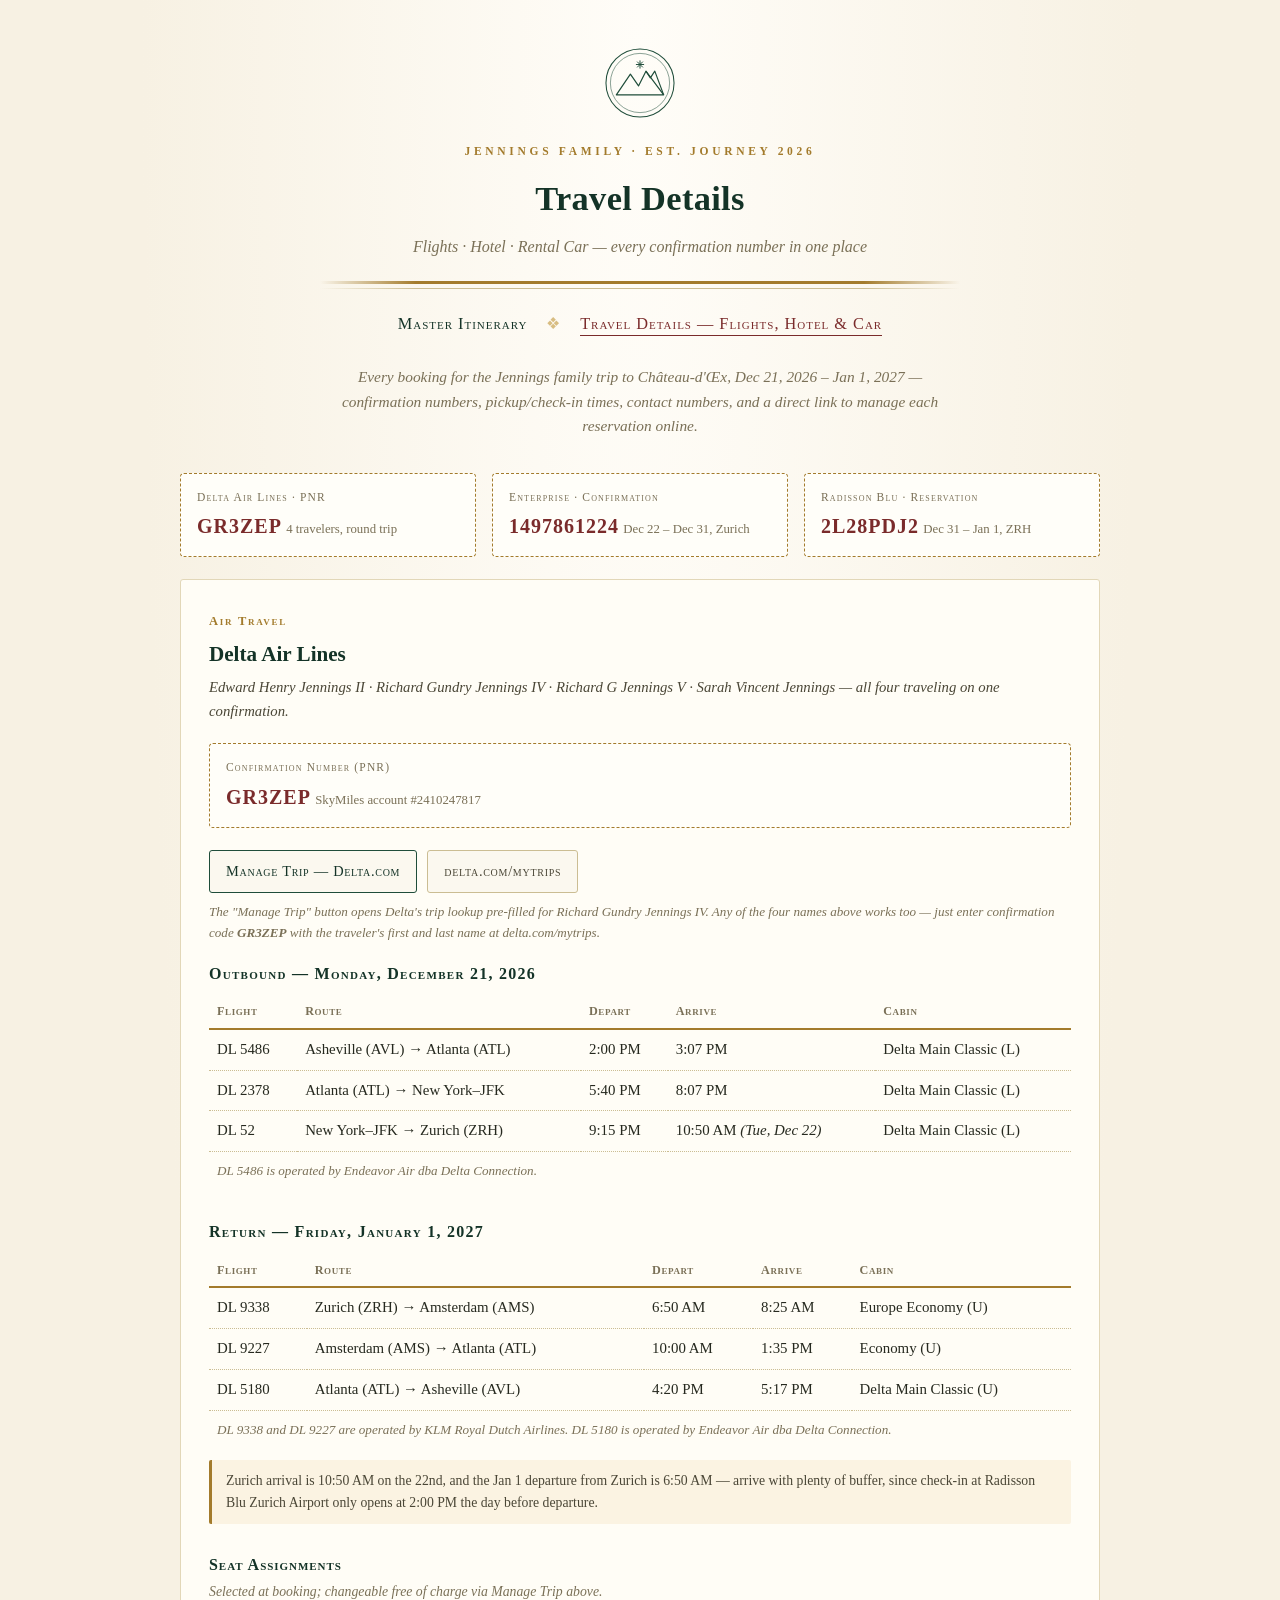
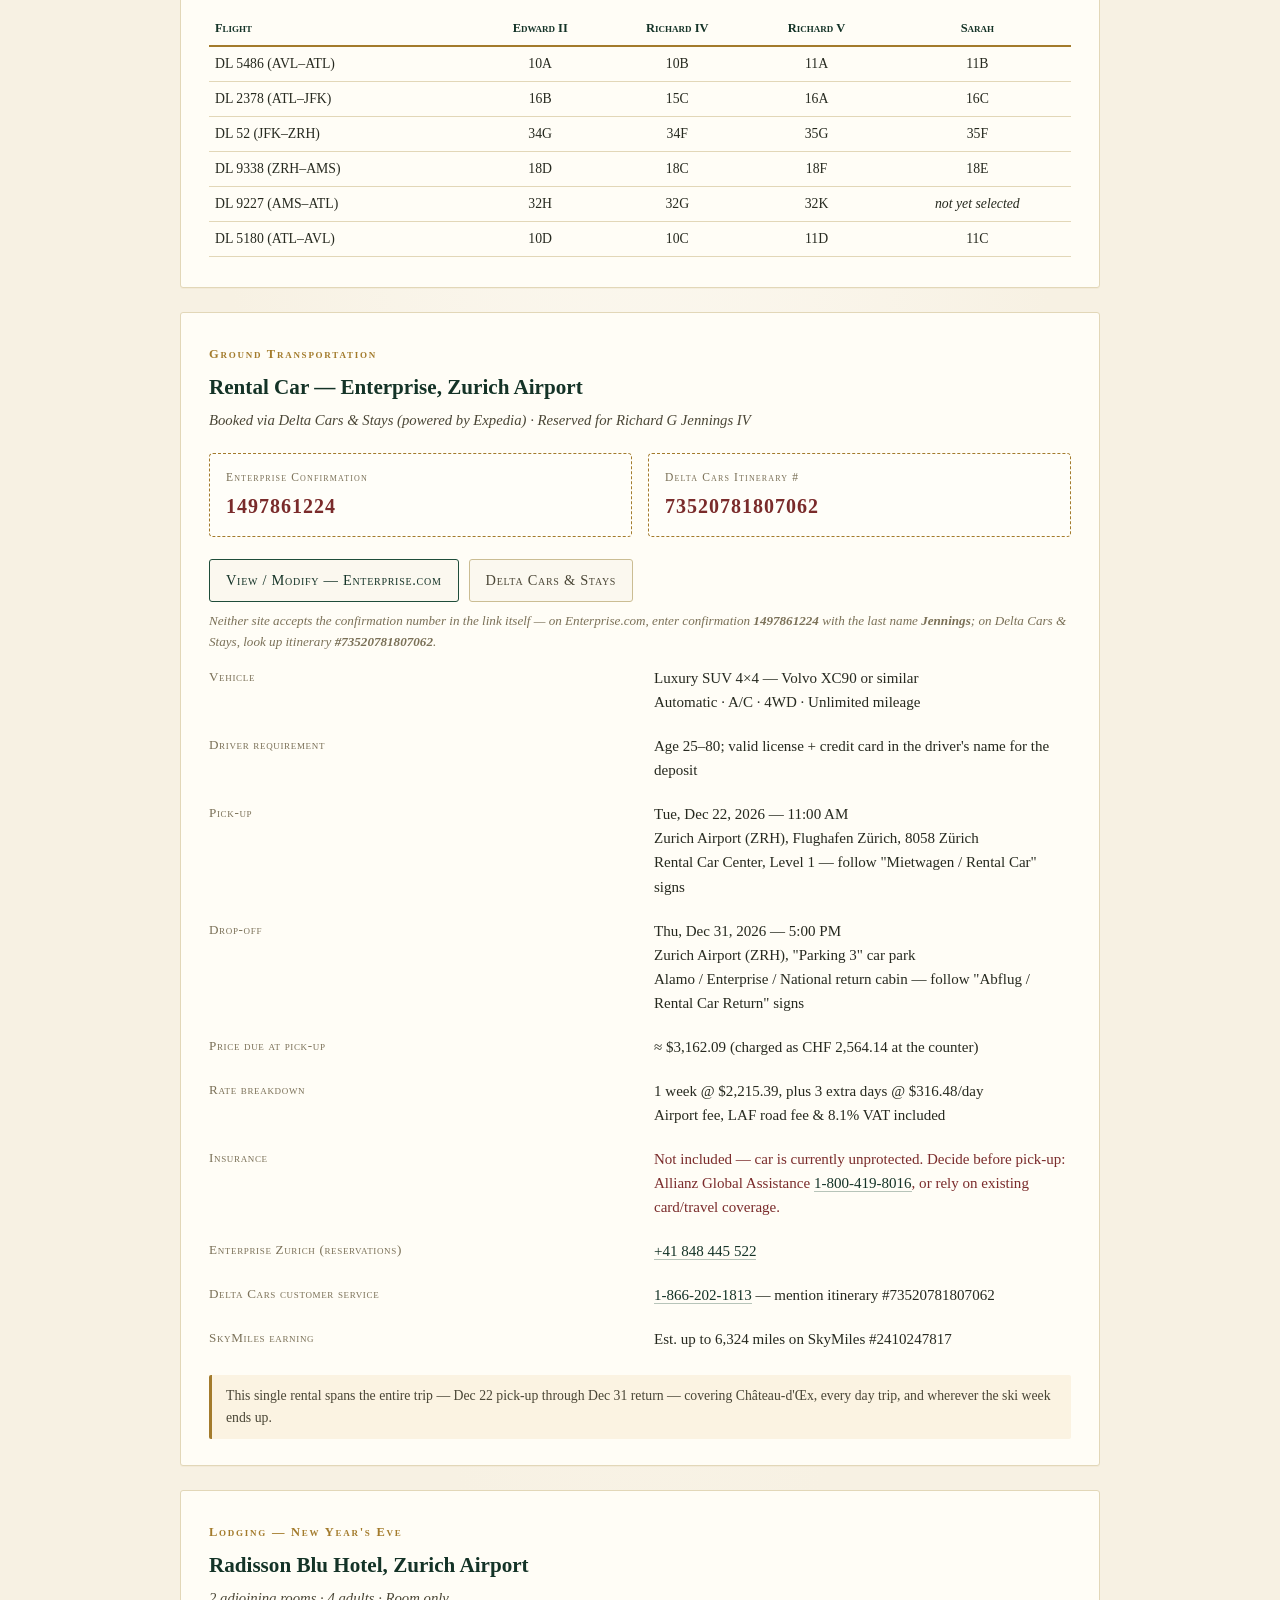
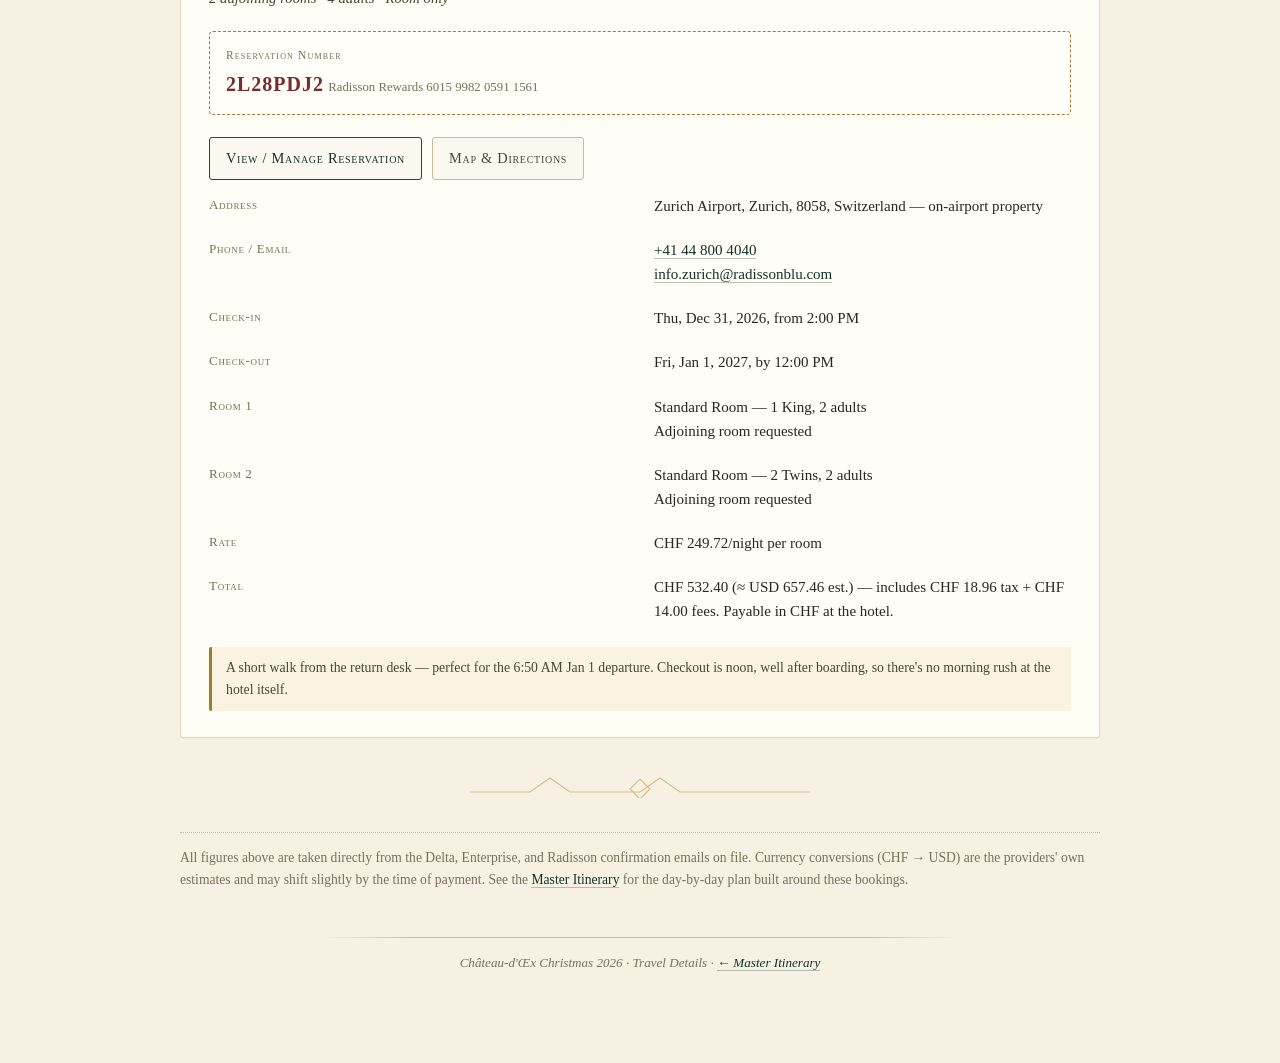
==== details.html @ 7d4f0815 "Add travel details page; formal redesign with shared stylesheet" ====
<!DOCTYPE html>
<html lang="en">
<head>
<meta charset="UTF-8">
<meta name="viewport" content="width=device-width, initial-scale=1.0">
<title>Travel Details — Château-d'Œx Christmas 2026</title>
<link rel="stylesheet" href="style.css">
</head>
<body>
<div class="wrap">

<header class="masthead">
  <svg class="crest" viewBox="0 0 100 100" fill="none" xmlns="http://www.w3.org/2000/svg" aria-hidden="true">
    <circle cx="50" cy="50" r="46" stroke="currentColor" stroke-width="1.4"/>
    <circle cx="50" cy="50" r="40" stroke="currentColor" stroke-width="0.7"/>
    <path d="M18 66 L37 38 L48 54 L58 34 L82 66 Z" stroke="currentColor" stroke-width="1.6" stroke-linejoin="round" fill="none"/>
    <path d="M58 34 L64 43 L70 34 L82 66" stroke="currentColor" stroke-width="1.6" stroke-linejoin="round" fill="none"/>
    <path d="M50 20 L50 30 M45 25 L55 25 M46.5 21.5 L53.5 28.5 M53.5 21.5 L46.5 28.5" stroke="currentColor" stroke-width="1.3" stroke-linecap="round"/>
  </svg>
  <span class="kicker">Jennings Family · Est. Journey 2026</span>
  <h1>Travel Details</h1>
  <p class="subtitle">Flights · Hotel · Rental Car — every confirmation number in one place</p>
  <hr class="rule">
  <hr class="rule thin">
  <nav class="pagelinks">
    <a href="index.html">Master Itinerary</a>
    <span class="sep">❖</span>
    <a class="current" href="details.html">Travel Details — Flights, Hotel &amp; Car</a>
  </nav>
</header>

<p class="detail-intro">Every booking for the Jennings family trip to Château-d'Œx, Dec 21, 2026 – Jan 1, 2027 — confirmation numbers, pickup/check-in times, contact numbers, and a direct link to manage each reservation online.</p>

<div class="stub-row">
  <a class="stub" href="#flights" style="text-decoration:none;">
    <span class="stub-label">Delta Air Lines · PNR</span>
    <span class="stub-code">GR3ZEP</span>
    <span class="stub-sub">4 travelers, round trip</span>
  </a>
  <a class="stub" href="#car" style="text-decoration:none;">
    <span class="stub-label">Enterprise · Confirmation</span>
    <span class="stub-code">1497861224</span>
    <span class="stub-sub">Dec 22 – Dec 31, Zurich</span>
  </a>
  <a class="stub" href="#hotel" style="text-decoration:none;">
    <span class="stub-label">Radisson Blu · Reservation</span>
    <span class="stub-code">2L28PDJ2</span>
    <span class="stub-sub">Dec 31 – Jan 1, ZRH</span>
  </a>
</div>

<!-- ================= FLIGHTS ================= -->
<section class="panel" id="flights">
  <span class="eyebrow">Air Travel</span>
  <h2 class="section-title">Delta Air Lines</h2>
  <p class="traveler-list">Edward Henry Jennings II · Richard Gundry Jennings IV · Richard G Jennings V · Sarah Vincent Jennings — all four traveling on one confirmation.</p>

  <div class="stub-row" style="margin-top:4px;">
    <div class="stub">
      <span class="stub-label">Confirmation Number (PNR)</span>
      <span class="stub-code">GR3ZEP</span>
      <span class="stub-sub">SkyMiles account #2410247817</span>
    </div>
  </div>

  <div class="cta-row">
    <a class="cta" href="https://www.delta.com/my-trips/search?confirmationNo=GR3ZEP&firstName=RICHARD%20GUNDRY&lastName=JENNINGS" target="_blank">Manage Trip — Delta.com</a>
    <a class="cta secondary" href="https://www.delta.com/mytrips" target="_blank">delta.com/mytrips</a>
  </div>
  <p class="manual-note">The "Manage Trip" button opens Delta's trip lookup pre-filled for Richard Gundry Jennings IV. Any of the four names above works too — just enter confirmation code <strong>GR3ZEP</strong> with the traveler's first and last name at delta.com/mytrips.</p>

  <table class="legs">
    <caption>Outbound — Monday, December 21, 2026</caption>
    <tr><th>Flight</th><th>Route</th><th>Depart</th><th>Arrive</th><th>Cabin</th></tr>
    <tr><td>DL 5486</td><td>Asheville (AVL) → Atlanta (ATL)</td><td>2:00 PM</td><td>3:07 PM</td><td>Delta Main Classic (L)</td></tr>
    <tr><td>DL 2378</td><td>Atlanta (ATL) → New York–JFK</td><td>5:40 PM</td><td>8:07 PM</td><td>Delta Main Classic (L)</td></tr>
    <tr><td>DL 52</td><td>New York–JFK → Zurich (ZRH)</td><td>9:15 PM</td><td>10:50 AM <em>(Tue, Dec 22)</em></td><td>Delta Main Classic (L)</td></tr>
    <tr><td colspan="5" class="op-note">DL 5486 is operated by Endeavor Air dba Delta Connection.</td></tr>
  </table>

  <table class="legs" style="margin-top:26px;">
    <caption>Return — Friday, January 1, 2027</caption>
    <tr><th>Flight</th><th>Route</th><th>Depart</th><th>Arrive</th><th>Cabin</th></tr>
    <tr><td>DL 9338</td><td>Zurich (ZRH) → Amsterdam (AMS)</td><td>6:50 AM</td><td>8:25 AM</td><td>Europe Economy (U)</td></tr>
    <tr><td>DL 9227</td><td>Amsterdam (AMS) → Atlanta (ATL)</td><td>10:00 AM</td><td>1:35 PM</td><td>Economy (U)</td></tr>
    <tr><td>DL 5180</td><td>Atlanta (ATL) → Asheville (AVL)</td><td>4:20 PM</td><td>5:17 PM</td><td>Delta Main Classic (U)</td></tr>
    <tr><td colspan="5" class="op-note">DL 9338 and DL 9227 are operated by KLM Royal Dutch Airlines. DL 5180 is operated by Endeavor Air dba Delta Connection.</td></tr>
  </table>

  <div class="flag">Zurich arrival is 10:50 AM on the 22nd, and the Jan 1 departure from Zurich is 6:50 AM — arrive with plenty of buffer, since check-in at Radisson Blu Zurich Airport only opens at 2:00 PM the day before departure.</div>

  <h3 style="font-variant:small-caps;letter-spacing:0.06em;color:var(--pine-deep);margin:28px 0 4px;font-size:1rem;">Seat Assignments</h3>
  <p style="font-size:0.86rem;color:var(--sub);margin:0 0 6px;font-style:italic;">Selected at booking; changeable free of charge via Manage Trip above.</p>
  <table class="seatmap">
    <tr><th>Flight</th><th>Edward II</th><th>Richard IV</th><th>Richard V</th><th>Sarah</th></tr>
    <tr><td>DL 5486 (AVL–ATL)</td><td>10A</td><td>10B</td><td>11A</td><td>11B</td></tr>
    <tr><td>DL 2378 (ATL–JFK)</td><td>16B</td><td>15C</td><td>16A</td><td>16C</td></tr>
    <tr><td>DL 52 (JFK–ZRH)</td><td>34G</td><td>34F</td><td>35G</td><td>35F</td></tr>
    <tr><td>DL 9338 (ZRH–AMS)</td><td>18D</td><td>18C</td><td>18F</td><td>18E</td></tr>
    <tr><td>DL 9227 (AMS–ATL)</td><td>32H</td><td>32G</td><td>32K</td><td><em>not yet selected</em></td></tr>
    <tr><td>DL 5180 (ATL–AVL)</td><td>10D</td><td>10C</td><td>11D</td><td>11C</td></tr>
  </table>
</section>

<!-- ================= RENTAL CAR ================= -->
<section class="panel" id="car">
  <span class="eyebrow">Ground Transportation</span>
  <h2 class="section-title">Rental Car — Enterprise, Zurich Airport</h2>
  <p class="traveler-list">Booked via Delta Cars &amp; Stays (powered by Expedia) · Reserved for Richard G Jennings IV</p>

  <div class="stub-row" style="margin-top:4px;">
    <div class="stub">
      <span class="stub-label">Enterprise Confirmation</span>
      <span class="stub-code">1497861224</span>
    </div>
    <div class="stub">
      <span class="stub-label">Delta Cars Itinerary #</span>
      <span class="stub-code">73520781807062</span>
    </div>
  </div>

  <div class="cta-row">
    <a class="cta" href="https://www.enterprise.com/en/reserve/view-modify-cancel.html" target="_blank">View / Modify — Enterprise.com</a>
    <a class="cta secondary" href="https://carsandstays.delta.com" target="_blank">Delta Cars &amp; Stays</a>
  </div>
  <p class="manual-note">Neither site accepts the confirmation number in the link itself — on Enterprise.com, enter confirmation <strong>1497861224</strong> with the last name <strong>Jennings</strong>; on Delta Cars &amp; Stays, look up itinerary <strong>#73520781807062</strong>.</p>

  <dl class="detail-grid">
    <dt>Vehicle</dt><dd>Luxury SUV 4×4 — Volvo XC90 or similar<br>Automatic · A/C · 4WD · Unlimited mileage</dd>
    <dt>Driver requirement</dt><dd>Age 25–80; valid license + credit card in the driver's name for the deposit</dd>

    <dt>Pick-up</dt><dd>Tue, Dec 22, 2026 — 11:00 AM<br>Zurich Airport (ZRH), Flughafen Zürich, 8058 Zürich<br>Rental Car Center, Level 1 — follow "Mietwagen / Rental Car" signs</dd>
    <dt>Drop-off</dt><dd>Thu, Dec 31, 2026 — 5:00 PM<br>Zurich Airport (ZRH), "Parking 3" car park<br>Alamo / Enterprise / National return cabin — follow "Abflug / Rental Car Return" signs</dd>

    <dt>Price due at pick-up</dt><dd>≈ $3,162.09 (charged as CHF 2,564.14 at the counter)</dd>
    <dt>Rate breakdown</dt><dd>1 week @ $2,215.39, plus 3 extra days @ $316.48/day<br>Airport fee, LAF road fee &amp; 8.1% VAT included</dd>

    <dt>Insurance</dt><dd style="color:var(--wine);">Not included — car is currently unprotected. Decide before pick-up: Allianz Global Assistance <a href="tel:+18004198016">1-800-419-8016</a>, or rely on existing card/travel coverage.</dd>
    <dt>Enterprise Zurich (reservations)</dt><dd><a href="tel:+41848445522">+41 848 445 522</a></dd>

    <dt>Delta Cars customer service</dt><dd><a href="tel:+18662021813">1-866-202-1813</a> — mention itinerary #73520781807062</dd>
    <dt>SkyMiles earning</dt><dd>Est. up to 6,324 miles on SkyMiles #2410247817</dd>
  </dl>

  <div class="flag">This single rental spans the entire trip — Dec 22 pick-up through Dec 31 return — covering Château-d'Œx, every day trip, and wherever the ski week ends up.</div>
</section>

<!-- ================= HOTEL ================= -->
<section class="panel" id="hotel">
  <span class="eyebrow">Lodging — New Year's Eve</span>
  <h2 class="section-title">Radisson Blu Hotel, Zurich Airport</h2>
  <p class="traveler-list">2 adjoining rooms · 4 adults · Room only</p>

  <div class="stub-row" style="margin-top:4px;">
    <div class="stub">
      <span class="stub-label">Reservation Number</span>
      <span class="stub-code">2L28PDJ2</span>
      <span class="stub-sub">Radisson Rewards 6015 9982 0591 1561</span>
    </div>
  </div>

  <div class="cta-row">
    <a class="cta" href="https://www.radissonhotels.com/en-us/booking/confirmation?bookingId=717a52c4-7590-4bfc-8ad3-eecccdba5a98&rewardsEnroll=true" target="_blank">View / Manage Reservation</a>
    <a class="cta secondary" href="https://www.google.com/maps/search/?api=1&query=Radisson+Blu+Hotel+Zurich+Airport" target="_blank">Map &amp; Directions</a>
  </div>

  <dl class="detail-grid">
    <dt>Address</dt><dd>Zurich Airport, Zurich, 8058, Switzerland — on-airport property</dd>
    <dt>Phone / Email</dt><dd><a href="tel:+41448004040">+41 44 800 4040</a><br><a href="mailto:info.zurich@radissonblu.com">info.zurich@radissonblu.com</a></dd>

    <dt>Check-in</dt><dd>Thu, Dec 31, 2026, from 2:00 PM</dd>
    <dt>Check-out</dt><dd>Fri, Jan 1, 2027, by 12:00 PM</dd>

    <dt>Room 1</dt><dd>Standard Room — 1 King, 2 adults<br>Adjoining room requested</dd>
    <dt>Room 2</dt><dd>Standard Room — 2 Twins, 2 adults<br>Adjoining room requested</dd>

    <dt>Rate</dt><dd>CHF 249.72/night per room</dd>
    <dt>Total</dt><dd>CHF 532.40 (≈ USD 657.46 est.) — includes CHF 18.96 tax + CHF 14.00 fees. Payable in CHF at the hotel.</dd>
  </dl>

  <div class="flag">A short walk from the return desk — perfect for the 6:50 AM Jan 1 departure. Checkout is noon, well after boarding, so there's no morning rush at the hotel itself.</div>
</section>

<svg class="divider-motif" viewBox="0 0 340 26" fill="none" xmlns="http://www.w3.org/2000/svg" aria-hidden="true">
  <path d="M0 20 L60 20 L80 6 L100 20 L150 20 L170 20 L190 6 L210 20 L280 20 L340 20" stroke="currentColor" stroke-width="1.2"/>
  <rect x="163" y="10" width="14" height="14" transform="rotate(45 170 17)" fill="none" stroke="currentColor" stroke-width="1.2"/>
</svg>

<div class="caveat">
All figures above are taken directly from the Delta, Enterprise, and Radisson confirmation emails on file. Currency conversions (CHF → USD) are the providers' own estimates and may shift slightly by the time of payment. See the <a href="index.html">Master Itinerary</a> for the day-by-day plan built around these bookings.
</div>

<footer class="pagefoot">
<hr class="rule thin">
Château-d'Œx Christmas 2026 · Travel Details · <a href="index.html">← Master Itinerary</a>
</footer>

</div>
</body>
</html>
---- style.css ----
/* ============================================================
   Château-d'Œx Christmas 2026 — shared stylesheet
   A formal, letterhead-style treatment for the itinerary
   and travel-details pages.
   ============================================================ */

:root {
  --paper:       #f7f1e3;
  --paper-deep:  #efe6cd;
  --card:        #fffdf6;
  --ink:         #26291f;
  --ink-soft:    #4a4636;
  --sub:         #7a7057;
  --pine:        #1f4d3a;
  --pine-deep:   #143327;
  --gold:        #a37b2c;
  --gold-soft:   #d8bd82;
  --rule:        #cbbd93;
  --line:        #e2d7b8;
  --wine:        #7a2b2b;
}

* { box-sizing: border-box; }

html { scroll-behavior: smooth; }

body {
  margin: 0;
  padding: 0 18px 90px;
  background:
    radial-gradient(ellipse at top, #fffdf8 0%, var(--paper) 55%),
    var(--paper);
  color: var(--ink);
  font-family: "Times New Roman", Times, "Liberation Serif", Georgia, serif;
  line-height: 1.6;
  font-size: 17px;
}

.wrap { max-width: 920px; margin: 0 auto; }

/* ---------------- Masthead ---------------- */

.masthead {
  padding: 46px 0 22px;
  text-align: center;
}

.crest {
  width: 74px;
  height: 74px;
  margin: 0 auto 14px;
  color: var(--pine);
}

.masthead .kicker {
  display: block;
  font-size: 0.72rem;
  letter-spacing: 0.32em;
  text-transform: uppercase;
  color: var(--gold);
  font-weight: bold;
  margin-bottom: 10px;
}

.masthead h1 {
  font-size: 2.15rem;
  font-weight: bold;
  margin: 0 0 8px;
  letter-spacing: 0.01em;
  color: var(--pine-deep);
}

.masthead .subtitle {
  color: var(--sub);
  font-style: italic;
  font-size: 1rem;
  margin: 0 0 22px;
}

.rule {
  border: none;
  height: 3px;
  margin: 0 auto 4px;
  max-width: 640px;
  background: linear-gradient(to right, transparent, var(--gold) 15%, var(--gold) 85%, transparent);
}
.rule.thin {
  height: 1px;
  background: linear-gradient(to right, transparent, var(--rule) 15%, var(--rule) 85%, transparent);
  margin-top: 4px;
  margin-bottom: 22px;
}

nav.pagelinks {
  text-align: center;
  font-variant: small-caps;
  letter-spacing: 0.06em;
  font-size: 1.02rem;
  margin-bottom: 6px;
}
nav.pagelinks a {
  color: var(--pine-deep);
  text-decoration: none;
  border-bottom: 1px solid transparent;
  padding-bottom: 2px;
}
nav.pagelinks a:hover { border-bottom-color: var(--gold); }
nav.pagelinks a.current {
  color: var(--wine);
  border-bottom: 1px solid var(--wine);
}
nav.pagelinks .sep {
  color: var(--gold-soft);
  margin: 0 14px;
}

/* ---------------- Generic content blocks ---------------- */

.note {
  background: var(--card);
  border: 1px solid var(--line);
  border-left: 4px solid var(--pine);
  padding: 14px 18px;
  border-radius: 2px;
  font-size: 0.93rem;
  margin: 22px 0;
  color: var(--ink-soft);
}
.note a { color: var(--pine-deep); }

.flag {
  font-size: 0.86rem;
  background: #fbf3e2;
  border-left: 3px solid var(--gold);
  padding: 10px 14px;
  border-radius: 2px;
  margin-top: 12px;
  color: var(--ink-soft);
}

.caveat {
  font-size: 0.85rem;
  color: var(--sub);
  margin-top: 14px;
  border-top: 1px dotted var(--rule);
  padding-top: 14px;
}

section.panel, .day {
  background: var(--card);
  border: 1px solid var(--line);
  border-radius: 3px;
  padding: 26px 28px;
  margin-bottom: 24px;
  box-shadow: 0 1px 0 rgba(163, 123, 44, 0.06);
}

h2.section-title, .day h2 {
  margin: 0 0 4px;
  font-size: 1.32rem;
  color: var(--pine-deep);
  font-weight: bold;
}

.eyebrow {
  display: inline-block;
  font-variant: small-caps;
  letter-spacing: 0.14em;
  font-size: 0.78rem;
  color: var(--gold);
  font-weight: bold;
  margin-bottom: 6px;
}

.daymeta { color: var(--sub); font-style: italic; font-size: 0.92rem; margin-bottom: 16px; }

table.sched { width: 100%; border-collapse: collapse; font-size: 0.95rem; }
table.sched td { padding: 8px 10px; vertical-align: top; border-bottom: 1px dotted var(--rule); }
table.sched tr:last-child td { border-bottom: none; }
table.sched td:first-child { white-space: nowrap; color: var(--pine-deep); font-weight: bold; width: 112px; }

a { color: var(--pine-deep); text-decoration: none; border-bottom: 1px solid rgba(31, 77, 58, 0.32); }
a:hover { border-bottom-color: var(--pine); }

.map { font-size: 0.8rem; }
.map::before { content: "\2022 "; color: var(--gold); font-weight: bold; }

footer.pagefoot {
  text-align: center;
  color: var(--sub);
  font-size: 0.82rem;
  margin-top: 46px;
  font-style: italic;
}
footer.pagefoot .rule.thin { margin-bottom: 14px; }

/* ---------------- At-a-glance table ---------------- */

.glance table { width: 100%; border-collapse: collapse; font-size: 0.88rem; margin: 18px 0 32px; }
.glance th, .glance td { text-align: left; padding: 8px 9px; border-bottom: 1px solid var(--line); }
.glance th {
  color: var(--pine-deep);
  font-weight: bold;
  text-transform: uppercase;
  font-variant: small-caps;
  font-size: 0.78rem;
  letter-spacing: 0.06em;
  border-bottom: 2px solid var(--gold);
}
.glance tr:hover td { background: #fbf6e8; }

/* ---------------- Map ---------------- */

.map-section { margin: 30px 0 38px; }
.map-section h2 { font-size: 1.2rem; color: var(--pine-deep); margin: 0 0 8px; }
.map-section p { font-size: 0.9rem; color: var(--sub); margin: 0 0 12px; font-style: italic; }
#itinerary-map {
  height: 480px;
  width: 100%;
  border-radius: 3px;
  border: 1px solid var(--line);
  z-index: 1;
}
.leaflet-popup-content {
  font-family: "Times New Roman", Times, Georgia, serif;
  font-size: 0.92rem;
  line-height: 1.4;
}
.leaflet-popup-content strong { color: var(--pine-deep); }

/* ================================================================
   Travel-details page specific styling
   ================================================================ */

.detail-intro {
  text-align: center;
  color: var(--sub);
  font-style: italic;
  max-width: 620px;
  margin: 0 auto 34px;
  font-size: 0.96rem;
}

.section-icon {
  display: inline-block;
  width: 30px;
  height: 30px;
  vertical-align: -8px;
  margin-right: 10px;
  color: var(--gold);
}

.traveler-list {
  font-size: 0.92rem;
  color: var(--ink-soft);
  margin: 4px 0 20px;
  font-style: italic;
}

/* Ticket-stub confirmation badge */
.stub-row {
  display: flex;
  flex-wrap: wrap;
  gap: 16px;
  margin: 18px 0 22px;
}
.stub {
  position: relative;
  flex: 1 1 220px;
  background: #fffef9;
  border: 1px dashed var(--gold);
  border-radius: 4px;
  padding: 14px 16px;
}
.stub .stub-label {
  font-variant: small-caps;
  letter-spacing: 0.1em;
  font-size: 0.72rem;
  color: var(--sub);
  display: block;
  margin-bottom: 4px;
}
.stub .stub-code {
  font-size: 1.25rem;
  font-weight: bold;
  color: var(--wine);
  letter-spacing: 0.05em;
}
.stub .stub-sub { font-size: 0.8rem; color: var(--sub); margin-top: 4px; }

/* Flight leg table */
table.legs { width: 100%; border-collapse: collapse; font-size: 0.93rem; margin: 14px 0 6px; }
table.legs caption {
  text-align: left;
  font-variant: small-caps;
  letter-spacing: 0.08em;
  color: var(--pine-deep);
  font-weight: bold;
  font-size: 1rem;
  padding: 4px 0 10px;
}
table.legs th {
  text-align: left;
  font-variant: small-caps;
  letter-spacing: 0.05em;
  font-size: 0.76rem;
  color: var(--sub);
  border-bottom: 2px solid var(--gold);
  padding: 6px 8px;
}
table.legs td { padding: 8px 8px; border-bottom: 1px dotted var(--rule); vertical-align: top; }
table.legs tr:last-child td { border-bottom: none; }
table.legs td.op-note { font-style: italic; color: var(--sub); font-size: 0.82rem; }

table.seatmap { width: 100%; border-collapse: collapse; font-size: 0.86rem; margin: 10px 0 4px; }
table.seatmap th, table.seatmap td {
  text-align: center;
  padding: 6px 6px;
  border-bottom: 1px solid var(--line);
}
table.seatmap th {
  font-variant: small-caps;
  color: var(--pine-deep);
  font-size: 0.78rem;
  border-bottom: 2px solid var(--gold);
}
table.seatmap td:first-child, table.seatmap th:first-child { text-align: left; }

.detail-grid {
  display: grid;
  grid-template-columns: 1fr 1fr;
  gap: 10px 28px;
  font-size: 0.94rem;
  margin: 14px 0;
}
.detail-grid dt {
  font-variant: small-caps;
  letter-spacing: 0.05em;
  color: var(--sub);
  font-size: 0.82rem;
  margin-bottom: 1px;
}
.detail-grid dd { margin: 0 0 10px; color: var(--ink); }

.cta-row {
  display: flex;
  flex-wrap: wrap;
  gap: 10px;
  margin: 18px 0 6px;
}
.cta {
  display: inline-block;
  border: 1px solid var(--pine);
  color: var(--pine-deep) !important;
  border-radius: 3px;
  padding: 9px 16px;
  font-variant: small-caps;
  letter-spacing: 0.05em;
  font-size: 0.9rem;
  text-decoration: none !important;
  background: #fbf8ef;
}
.cta:hover { background: var(--pine); color: #fff !important; }
.cta.secondary { border-color: var(--rule); color: var(--ink-soft) !important; }
.cta.secondary:hover { background: var(--paper-deep); color: var(--ink) !important; }

.manual-note {
  font-size: 0.82rem;
  color: var(--sub);
  margin-top: 8px;
  font-style: italic;
}

.divider-motif {
  display: block;
  width: 100%;
  max-width: 340px;
  margin: 34px auto;
  color: var(--gold-soft);
}

@media (max-width: 620px) {
  .detail-grid { grid-template-columns: 1fr; }
  section.panel, .day { padding: 20px 18px; }
  table.legs, table.seatmap { font-size: 0.8rem; }
}
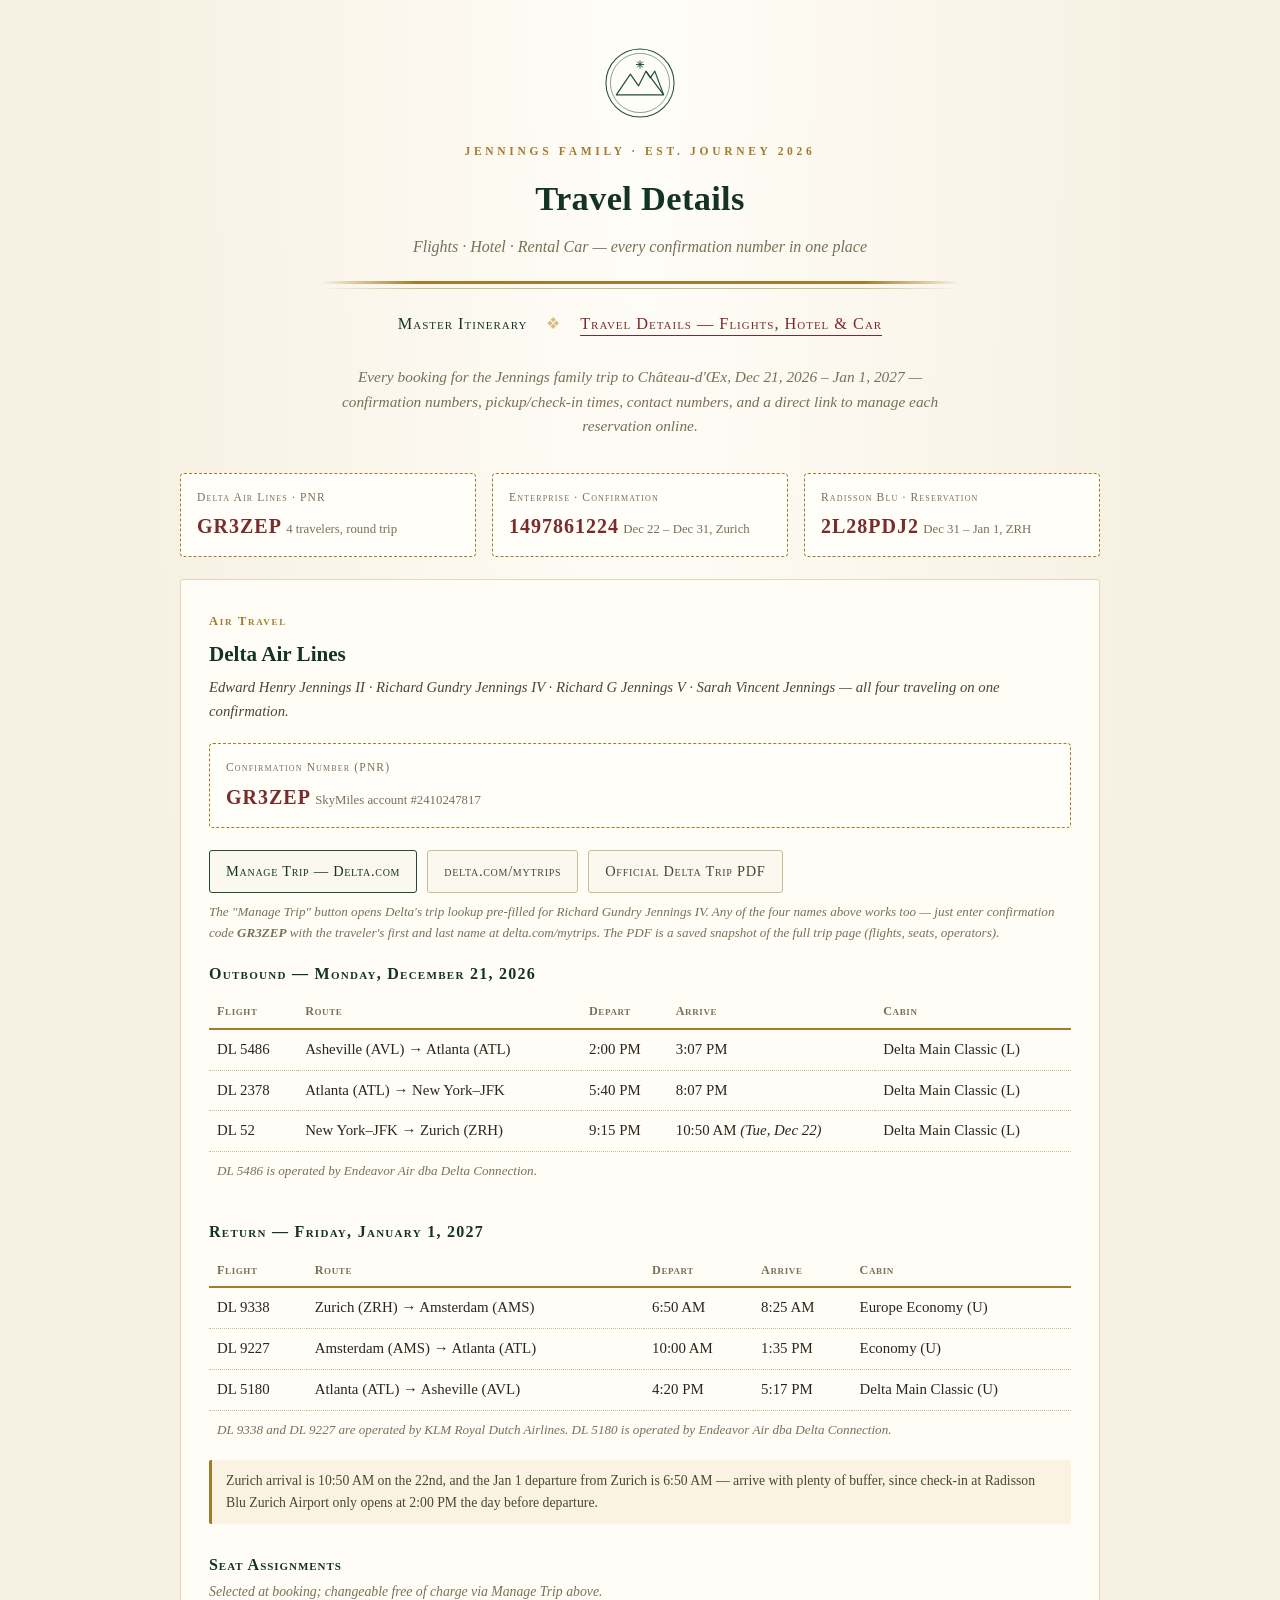
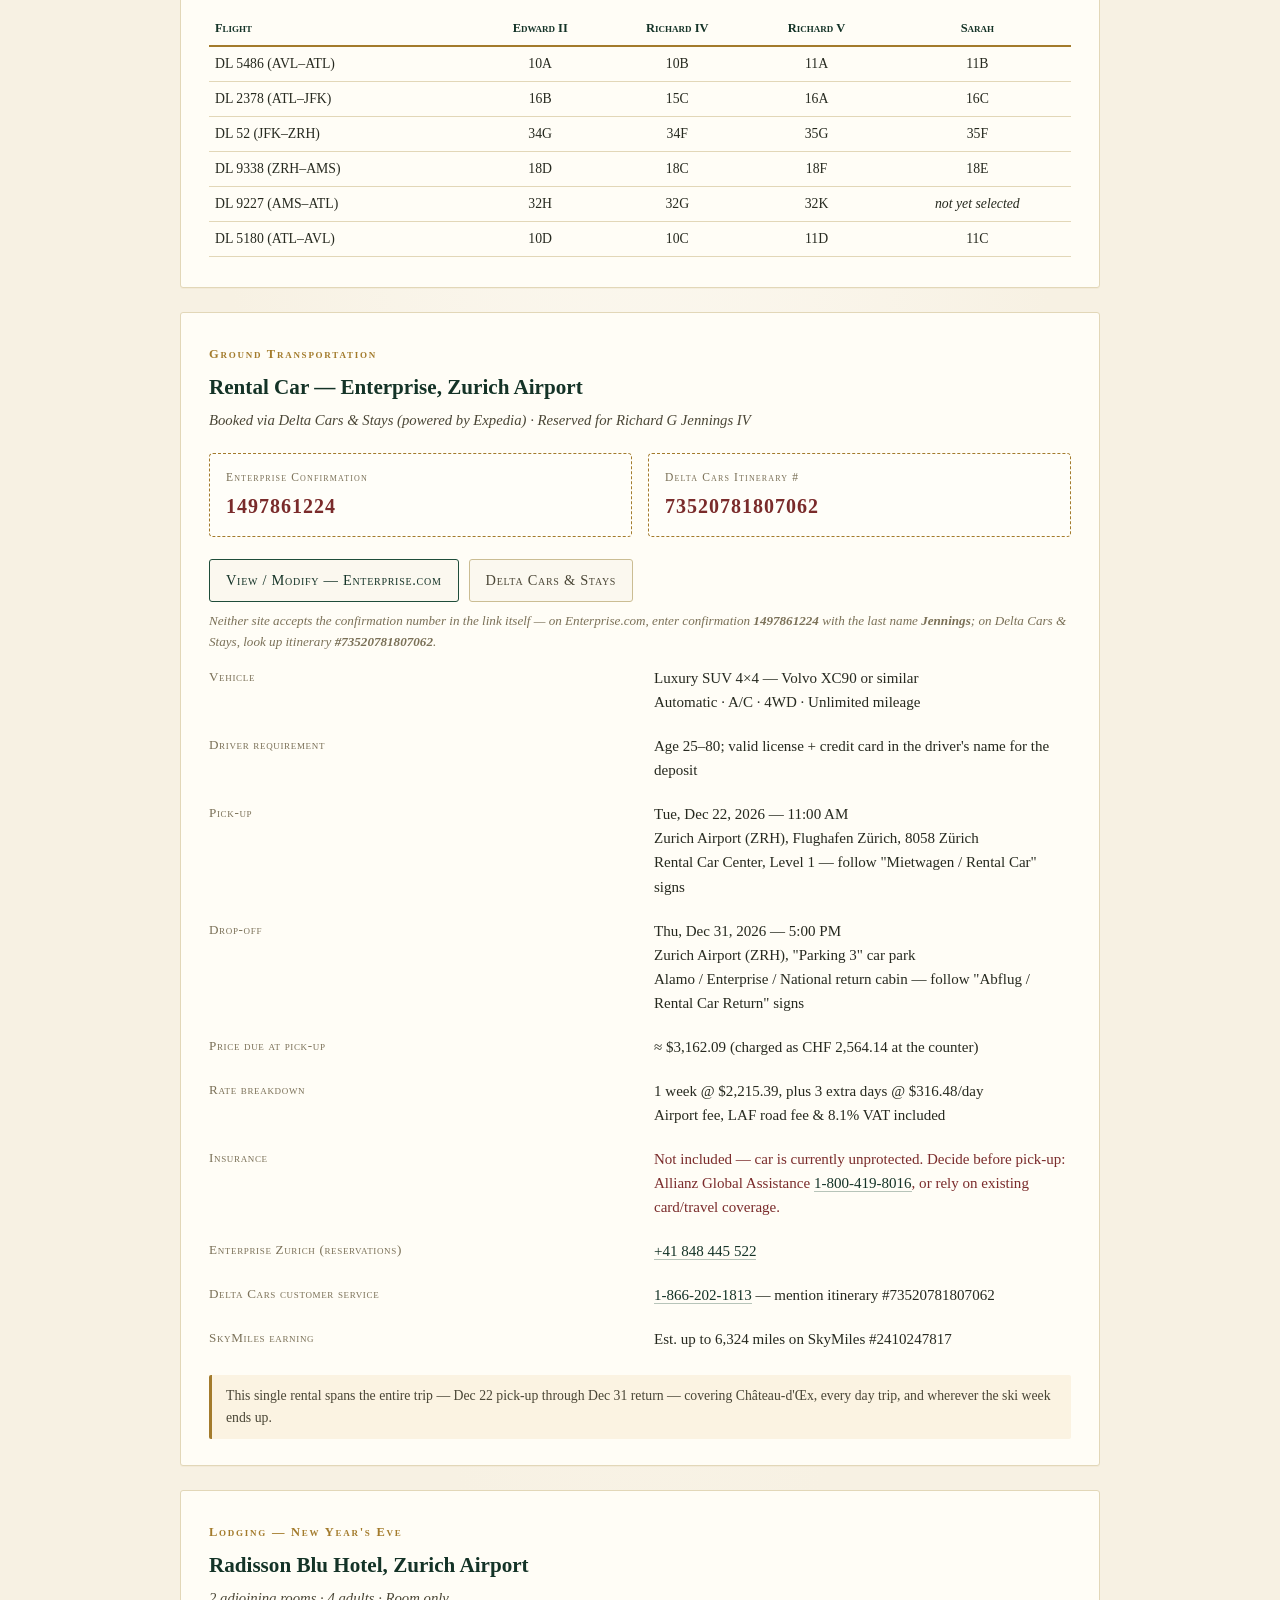
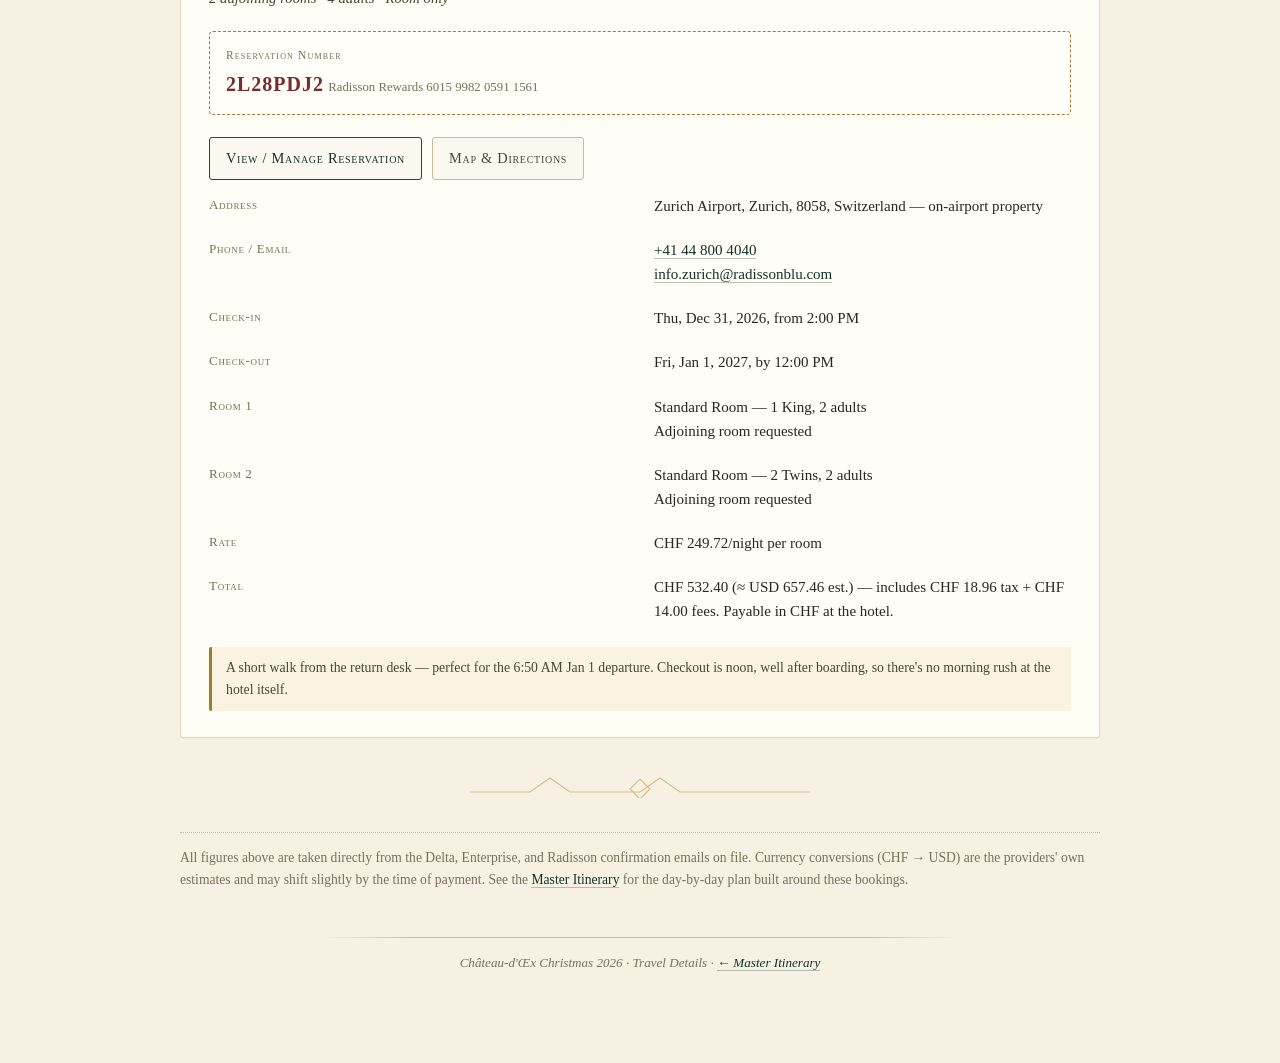
==== commit 95d3dcee: "Add link to official Delta trip PDF snapshot on details page" ====
--- a/details.html
+++ b/details.html
@@ -25,7 +25,7 @@
   <nav class="pagelinks">
     <a href="index.html">Master Itinerary</a>
     <span class="sep">❖</span>
-    <a class="current" href="details.html">Travel Details — Flights, Hotel &amp; Car</a>
+    <a class="current" href="details.html">Travel Details — Flights, Hotel & Car</a>
   </nav>
 </header>
 
@@ -66,8 +66,9 @@
   <div class="cta-row">
     <a class="cta" href="https://www.delta.com/my-trips/search?confirmationNo=GR3ZEP&firstName=RICHARD%20GUNDRY&lastName=JENNINGS" target="_blank">Manage Trip — Delta.com</a>
     <a class="cta secondary" href="https://www.delta.com/mytrips" target="_blank">delta.com/mytrips</a>
-  </div>
-  <p class="manual-note">The "Manage Trip" button opens Delta's trip lookup pre-filled for Richard Gundry Jennings IV. Any of the four names above works too — just enter confirmation code <strong>GR3ZEP</strong> with the traveler's first and last name at delta.com/mytrips.</p>
+    <a class="cta secondary" href="delta-confirmation-GR3ZEP.pdf" target="_blank">Official Delta Trip PDF</a>
+  </div>
+  <p class="manual-note">The "Manage Trip" button opens Delta's trip lookup pre-filled for Richard Gundry Jennings IV. Any of the four names above works too — just enter confirmation code <strong>GR3ZEP</strong> with the traveler's first and last name at delta.com/mytrips. The PDF is a saved snapshot of the full trip page (flights, seats, operators).</p>
 
   <table class="legs">
     <caption>Outbound — Monday, December 21, 2026</caption>
@@ -106,7 +107,7 @@
 <section class="panel" id="car">
   <span class="eyebrow">Ground Transportation</span>
   <h2 class="section-title">Rental Car — Enterprise, Zurich Airport</h2>
-  <p class="traveler-list">Booked via Delta Cars &amp; Stays (powered by Expedia) · Reserved for Richard G Jennings IV</p>
+  <p class="traveler-list">Booked via Delta Cars & Stays (powered by Expedia) · Reserved for Richard G Jennings IV</p>
 
   <div class="stub-row" style="margin-top:4px;">
     <div class="stub">
@@ -121,9 +122,9 @@
 
   <div class="cta-row">
     <a class="cta" href="https://www.enterprise.com/en/reserve/view-modify-cancel.html" target="_blank">View / Modify — Enterprise.com</a>
-    <a class="cta secondary" href="https://carsandstays.delta.com" target="_blank">Delta Cars &amp; Stays</a>
-  </div>
-  <p class="manual-note">Neither site accepts the confirmation number in the link itself — on Enterprise.com, enter confirmation <strong>1497861224</strong> with the last name <strong>Jennings</strong>; on Delta Cars &amp; Stays, look up itinerary <strong>#73520781807062</strong>.</p>
+    <a class="cta secondary" href="https://carsandstays.delta.com" target="_blank">Delta Cars & Stays</a>
+  </div>
+  <p class="manual-note">Neither site accepts the confirmation number in the link itself — on Enterprise.com, enter confirmation <strong>1497861224</strong> with the last name <strong>Jennings</strong>; on Delta Cars & Stays, look up itinerary <strong>#73520781807062</strong>.</p>
 
   <dl class="detail-grid">
     <dt>Vehicle</dt><dd>Luxury SUV 4×4 — Volvo XC90 or similar<br>Automatic · A/C · 4WD · Unlimited mileage</dd>
@@ -133,7 +134,7 @@
     <dt>Drop-off</dt><dd>Thu, Dec 31, 2026 — 5:00 PM<br>Zurich Airport (ZRH), "Parking 3" car park<br>Alamo / Enterprise / National return cabin — follow "Abflug / Rental Car Return" signs</dd>
 
     <dt>Price due at pick-up</dt><dd>≈ $3,162.09 (charged as CHF 2,564.14 at the counter)</dd>
-    <dt>Rate breakdown</dt><dd>1 week @ $2,215.39, plus 3 extra days @ $316.48/day<br>Airport fee, LAF road fee &amp; 8.1% VAT included</dd>
+    <dt>Rate breakdown</dt><dd>1 week @ $2,215.39, plus 3 extra days @ $316.48/day<br>Airport fee, LAF road fee & 8.1% VAT included</dd>
 
     <dt>Insurance</dt><dd style="color:var(--wine);">Not included — car is currently unprotected. Decide before pick-up: Allianz Global Assistance <a href="tel:+18004198016">1-800-419-8016</a>, or rely on existing card/travel coverage.</dd>
     <dt>Enterprise Zurich (reservations)</dt><dd><a href="tel:+41848445522">+41 848 445 522</a></dd>
@@ -161,7 +162,7 @@
 
   <div class="cta-row">
     <a class="cta" href="https://www.radissonhotels.com/en-us/booking/confirmation?bookingId=717a52c4-7590-4bfc-8ad3-eecccdba5a98&rewardsEnroll=true" target="_blank">View / Manage Reservation</a>
-    <a class="cta secondary" href="https://www.google.com/maps/search/?api=1&query=Radisson+Blu+Hotel+Zurich+Airport" target="_blank">Map &amp; Directions</a>
+    <a class="cta secondary" href="https://www.google.com/maps/search/?api=1&query=Radisson+Blu+Hotel+Zurich+Airport" target="_blank">Map & Directions</a>
   </div>
 
   <dl class="detail-grid">
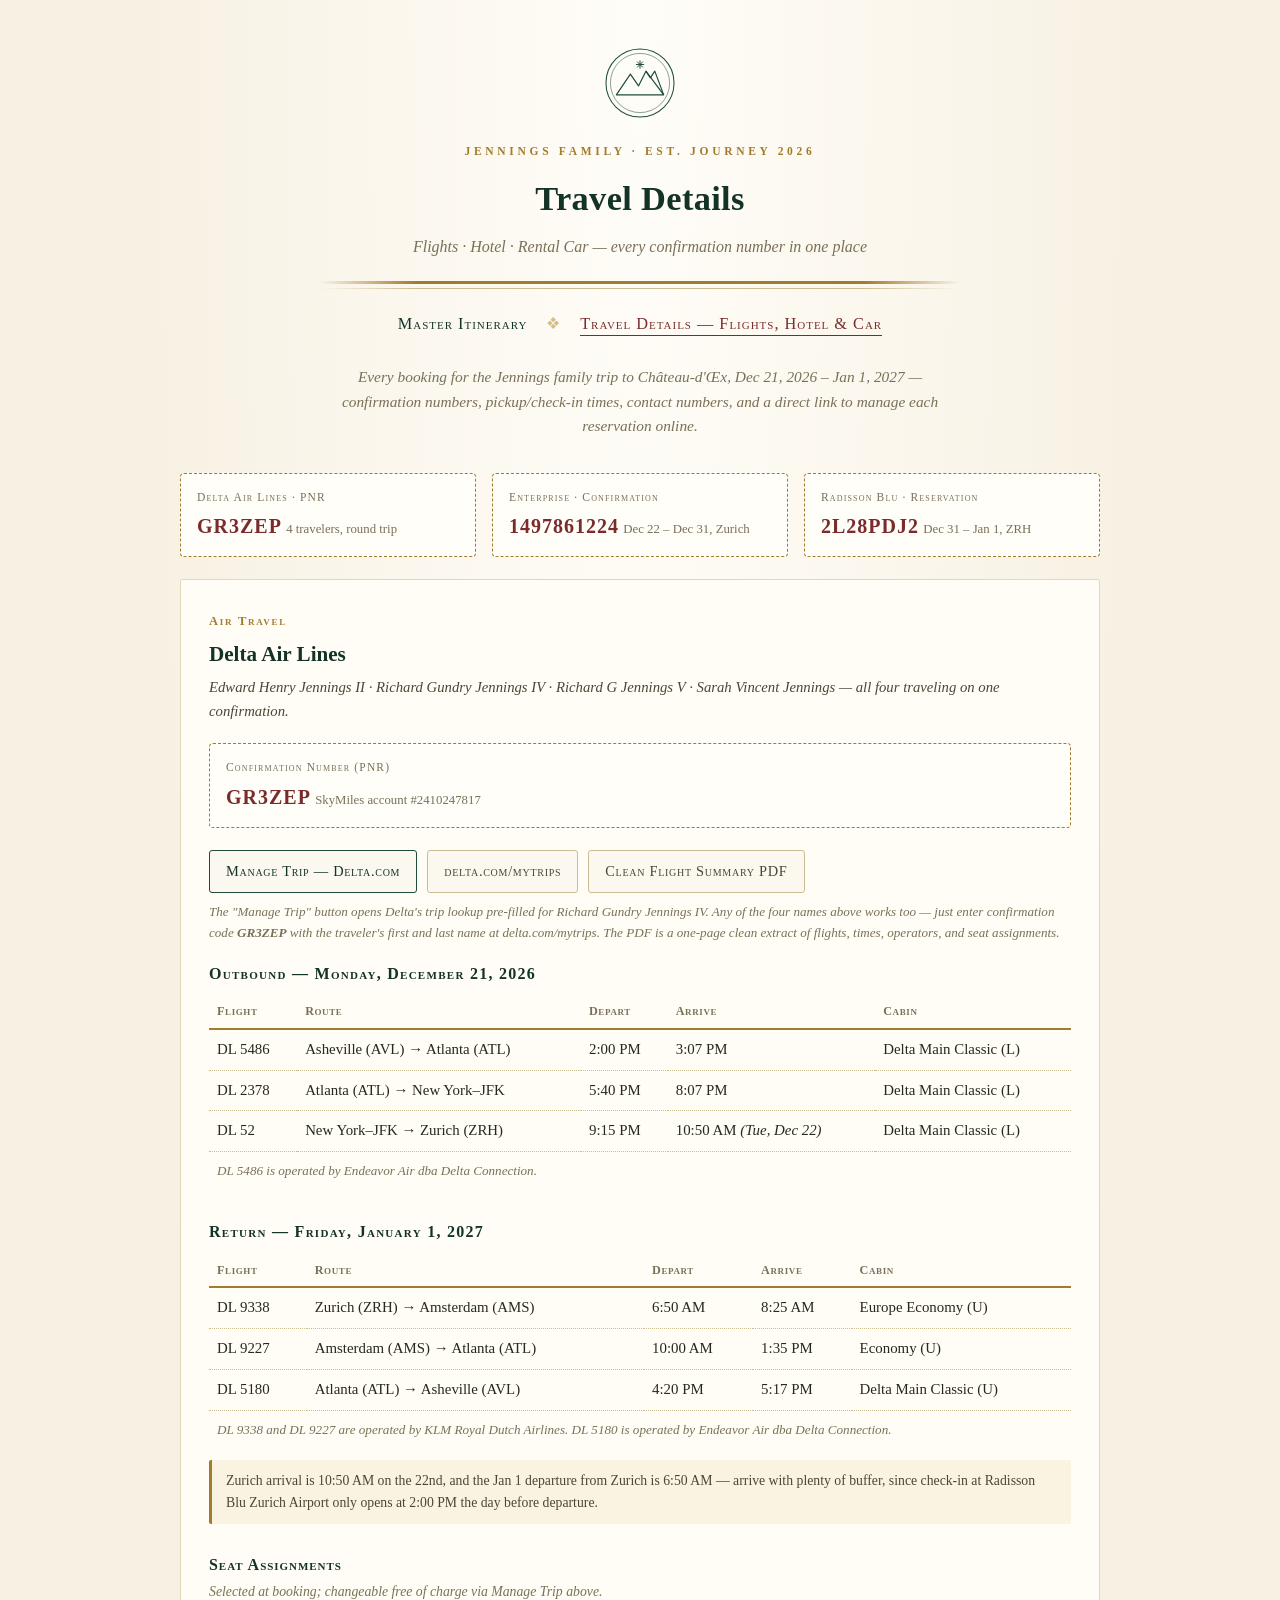
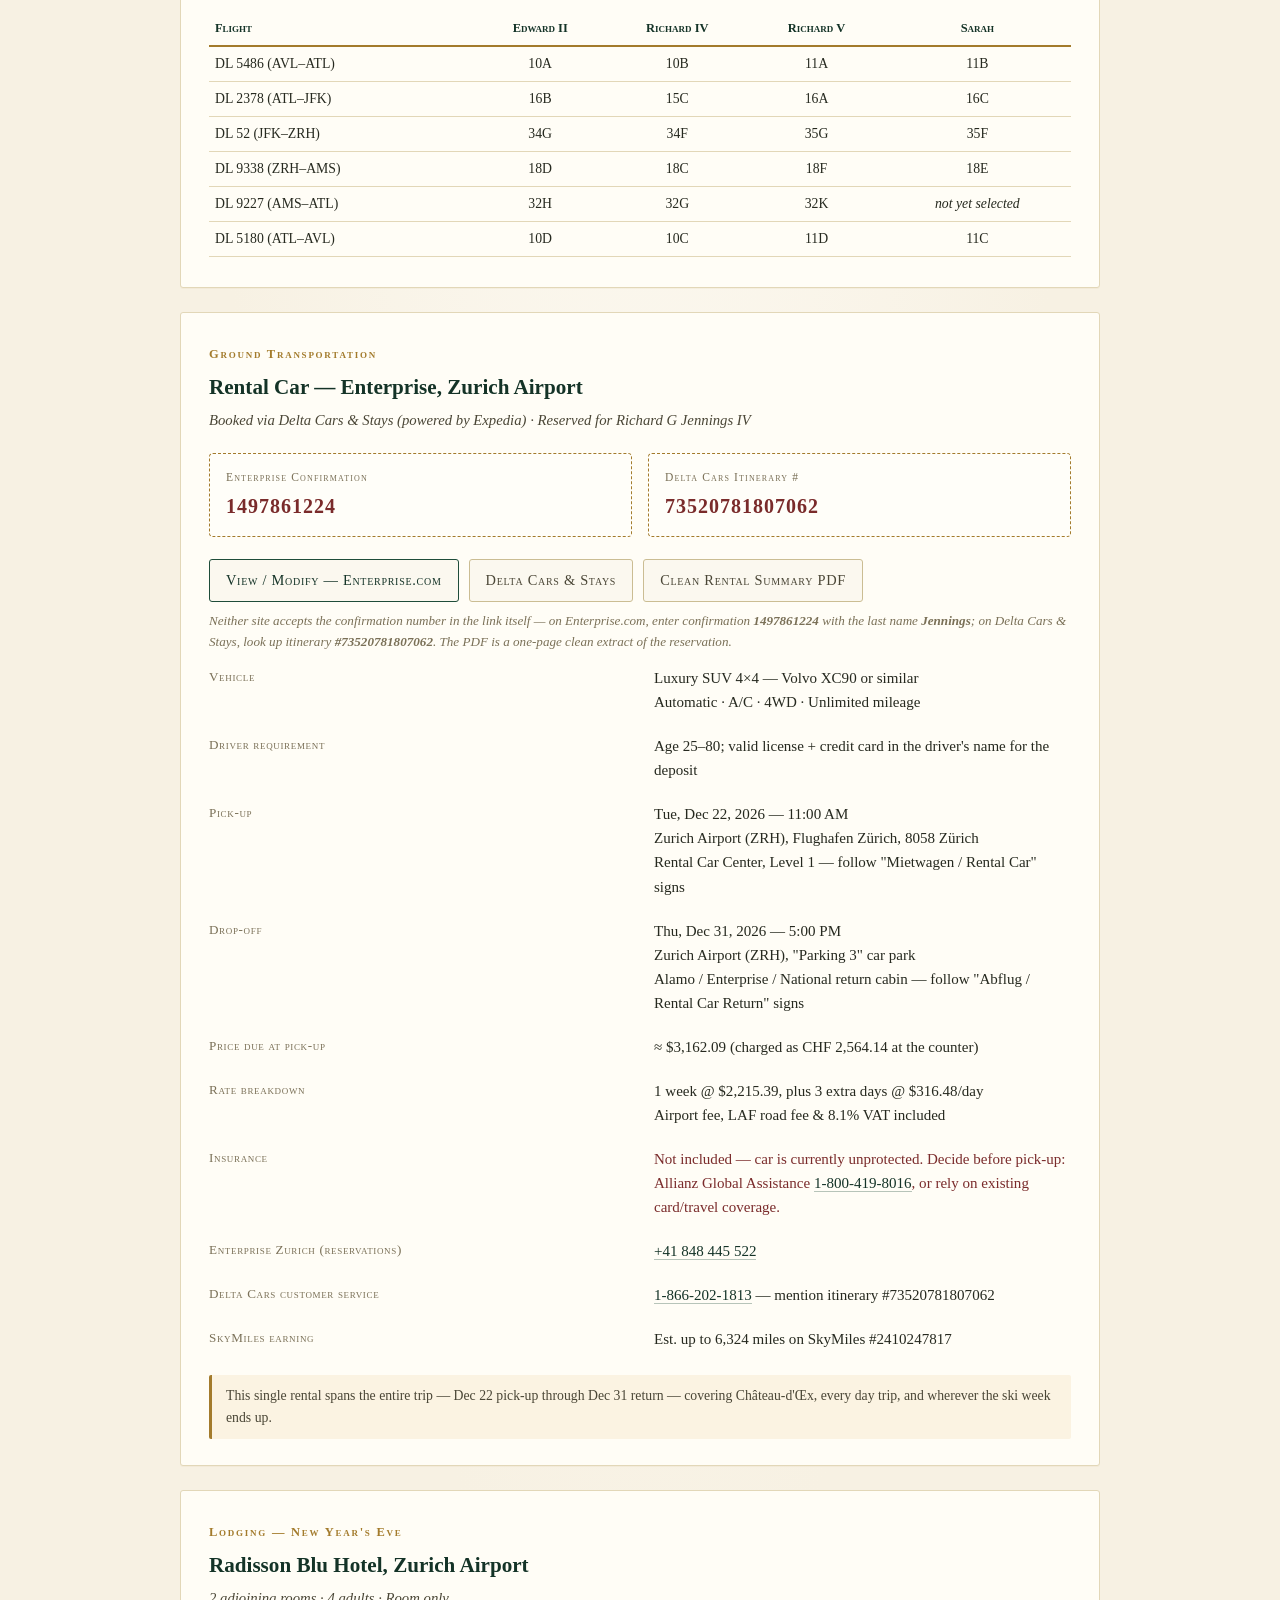
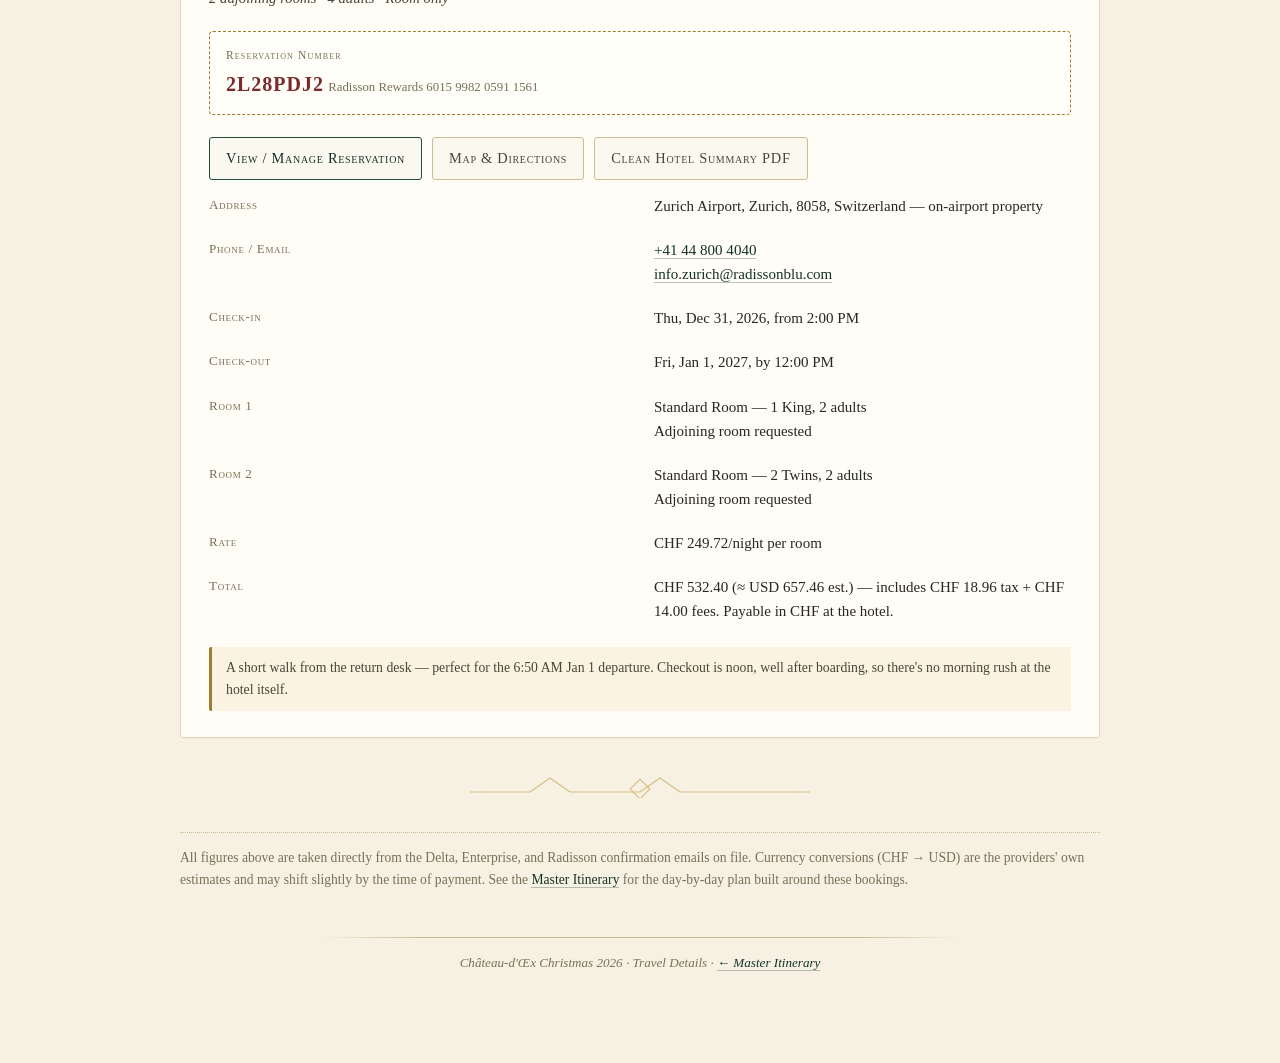
==== commit b308da5e: "Link clean one-page confirmation PDFs (flights, rental, hotel)" ====
--- a/details.html
+++ b/details.html
@@ -66,9 +66,9 @@
   <div class="cta-row">
     <a class="cta" href="https://www.delta.com/my-trips/search?confirmationNo=GR3ZEP&firstName=RICHARD%20GUNDRY&lastName=JENNINGS" target="_blank">Manage Trip — Delta.com</a>
     <a class="cta secondary" href="https://www.delta.com/mytrips" target="_blank">delta.com/mytrips</a>
-    <a class="cta secondary" href="delta-confirmation-GR3ZEP.pdf" target="_blank">Official Delta Trip PDF</a>
-  </div>
-  <p class="manual-note">The "Manage Trip" button opens Delta's trip lookup pre-filled for Richard Gundry Jennings IV. Any of the four names above works too — just enter confirmation code <strong>GR3ZEP</strong> with the traveler's first and last name at delta.com/mytrips. The PDF is a saved snapshot of the full trip page (flights, seats, operators).</p>
+    <a class="cta secondary" href="delta-flights-GR3ZEP.pdf" target="_blank">Clean Flight Summary PDF</a>
+  </div>
+  <p class="manual-note">The "Manage Trip" button opens Delta's trip lookup pre-filled for Richard Gundry Jennings IV. Any of the four names above works too — just enter confirmation code <strong>GR3ZEP</strong> with the traveler's first and last name at delta.com/mytrips. The PDF is a one-page clean extract of flights, times, operators, and seat assignments.</p>
 
   <table class="legs">
     <caption>Outbound — Monday, December 21, 2026</caption>
@@ -123,8 +123,9 @@
   <div class="cta-row">
     <a class="cta" href="https://www.enterprise.com/en/reserve/view-modify-cancel.html" target="_blank">View / Modify — Enterprise.com</a>
     <a class="cta secondary" href="https://carsandstays.delta.com" target="_blank">Delta Cars & Stays</a>
-  </div>
-  <p class="manual-note">Neither site accepts the confirmation number in the link itself — on Enterprise.com, enter confirmation <strong>1497861224</strong> with the last name <strong>Jennings</strong>; on Delta Cars & Stays, look up itinerary <strong>#73520781807062</strong>.</p>
+    <a class="cta secondary" href="enterprise-rental-1497861224.pdf" target="_blank">Clean Rental Summary PDF</a>
+  </div>
+  <p class="manual-note">Neither site accepts the confirmation number in the link itself — on Enterprise.com, enter confirmation <strong>1497861224</strong> with the last name <strong>Jennings</strong>; on Delta Cars & Stays, look up itinerary <strong>#73520781807062</strong>. The PDF is a one-page clean extract of the reservation.</p>
 
   <dl class="detail-grid">
     <dt>Vehicle</dt><dd>Luxury SUV 4×4 — Volvo XC90 or similar<br>Automatic · A/C · 4WD · Unlimited mileage</dd>
@@ -163,6 +164,7 @@
   <div class="cta-row">
     <a class="cta" href="https://www.radissonhotels.com/en-us/booking/confirmation?bookingId=717a52c4-7590-4bfc-8ad3-eecccdba5a98&rewardsEnroll=true" target="_blank">View / Manage Reservation</a>
     <a class="cta secondary" href="https://www.google.com/maps/search/?api=1&query=Radisson+Blu+Hotel+Zurich+Airport" target="_blank">Map & Directions</a>
+    <a class="cta secondary" href="radisson-blu-2L28PDJ2.pdf" target="_blank">Clean Hotel Summary PDF</a>
   </div>
 
   <dl class="detail-grid">
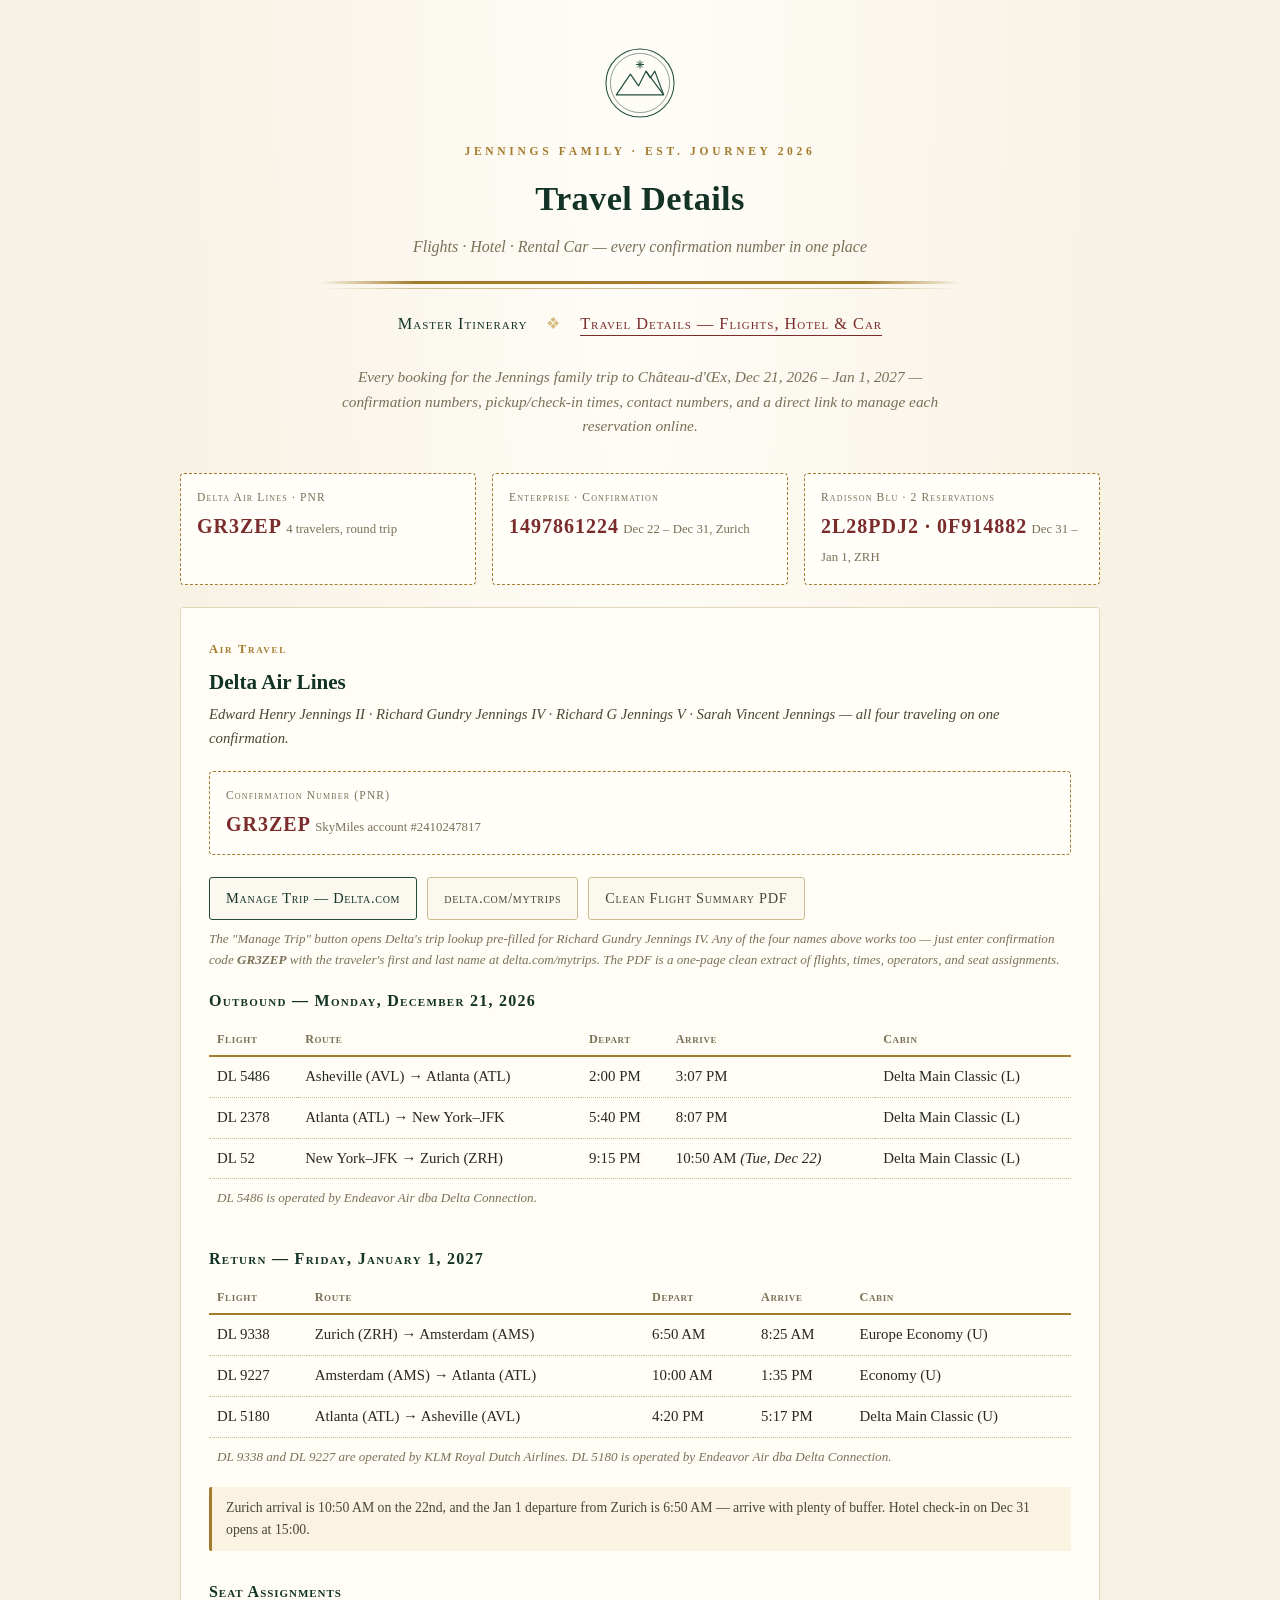
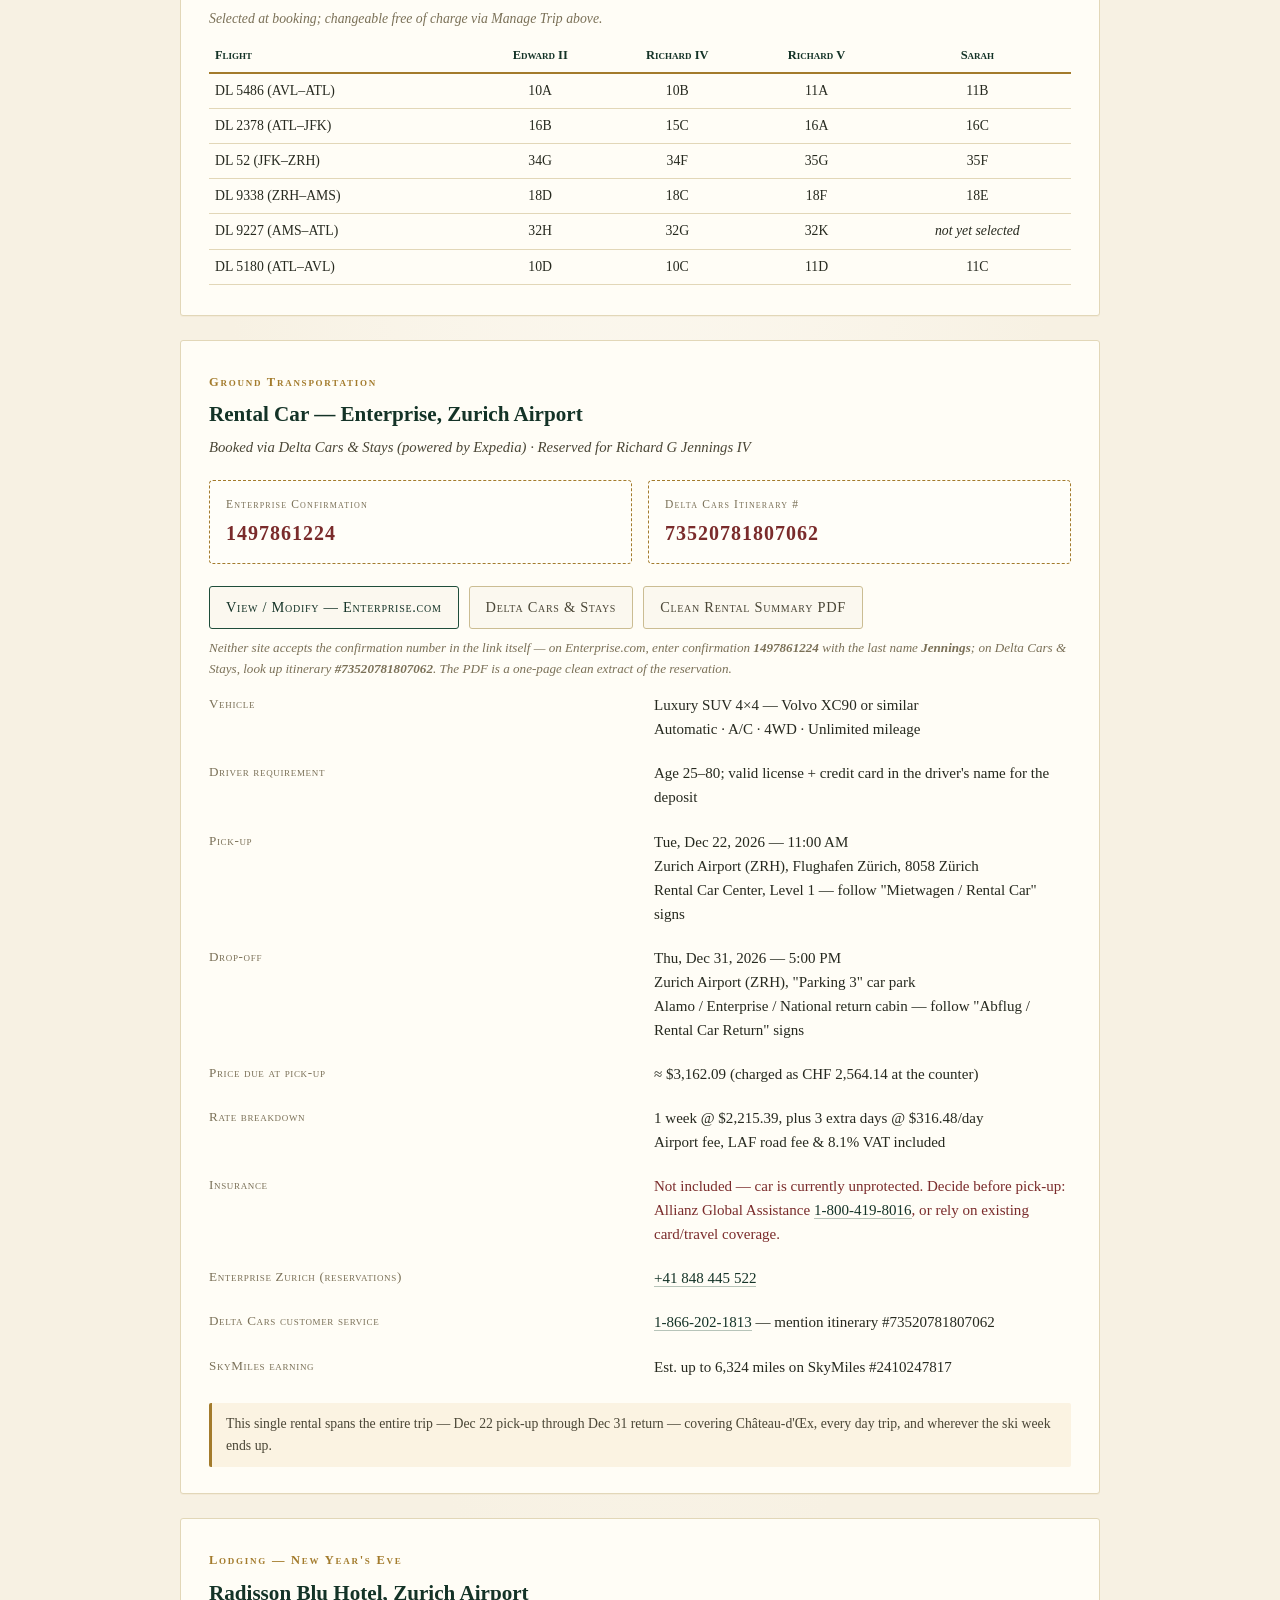
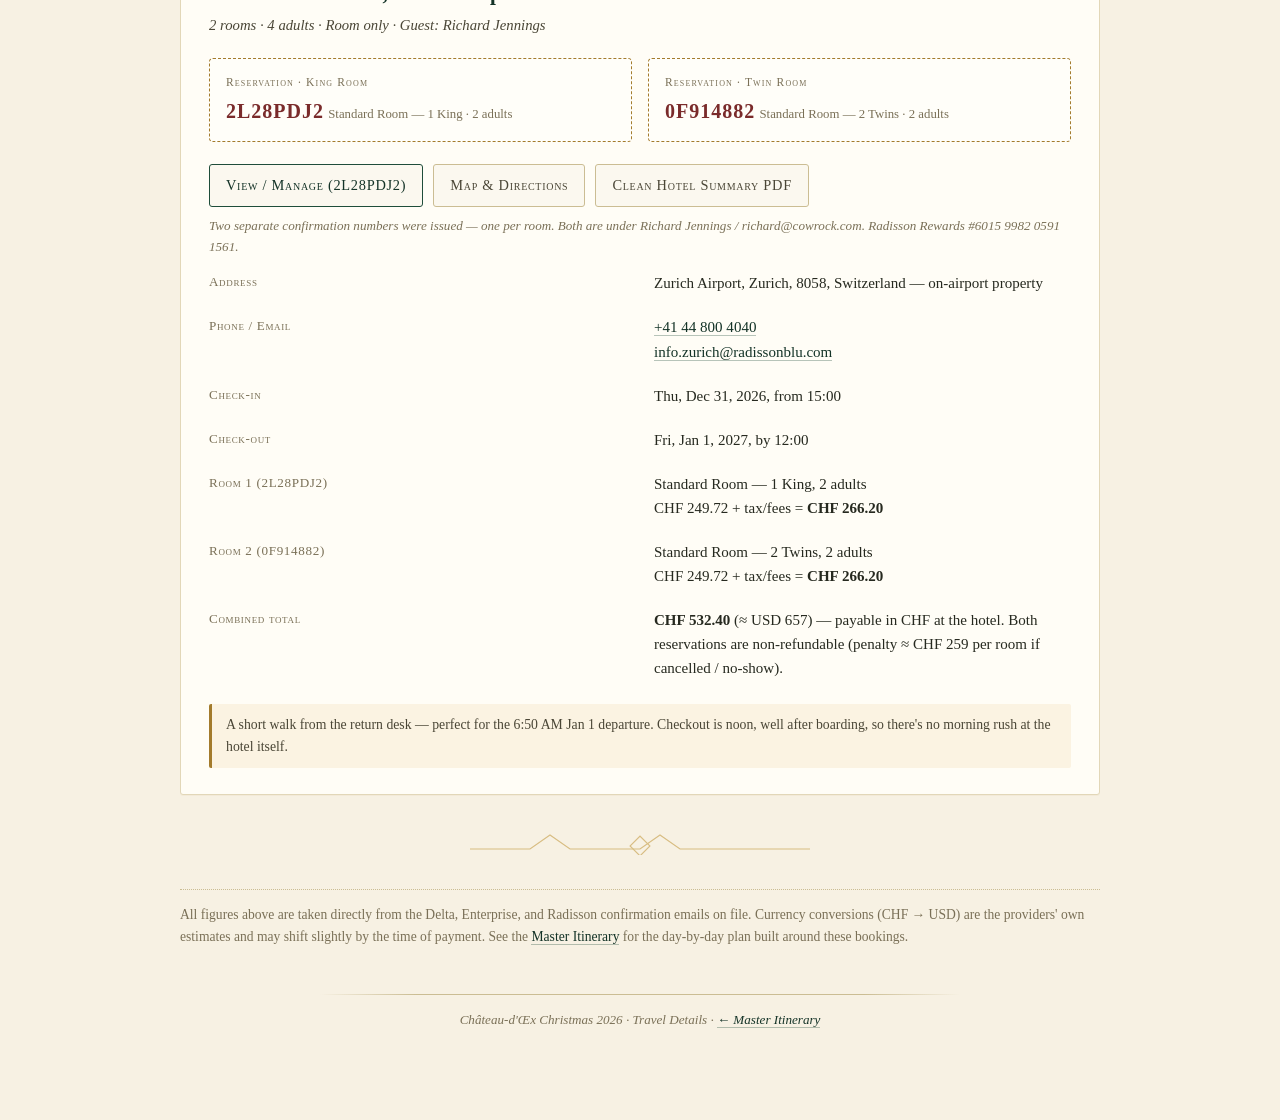
==== commit d324e233: "Add second Radisson reservation 0F914882 (twin room); correct per-room confirmations and check-in ti" ====
--- a/details.html
+++ b/details.html
@@ -43,8 +43,8 @@
     <span class="stub-sub">Dec 22 – Dec 31, Zurich</span>
   </a>
   <a class="stub" href="#hotel" style="text-decoration:none;">
-    <span class="stub-label">Radisson Blu · Reservation</span>
-    <span class="stub-code">2L28PDJ2</span>
+    <span class="stub-label">Radisson Blu · 2 Reservations</span>
+    <span class="stub-code">2L28PDJ2 · 0F914882</span>
     <span class="stub-sub">Dec 31 – Jan 1, ZRH</span>
   </a>
 </div>
@@ -88,7 +88,7 @@
     <tr><td colspan="5" class="op-note">DL 9338 and DL 9227 are operated by KLM Royal Dutch Airlines. DL 5180 is operated by Endeavor Air dba Delta Connection.</td></tr>
   </table>
 
-  <div class="flag">Zurich arrival is 10:50 AM on the 22nd, and the Jan 1 departure from Zurich is 6:50 AM — arrive with plenty of buffer, since check-in at Radisson Blu Zurich Airport only opens at 2:00 PM the day before departure.</div>
+  <div class="flag">Zurich arrival is 10:50 AM on the 22nd, and the Jan 1 departure from Zurich is 6:50 AM — arrive with plenty of buffer. Hotel check-in on Dec 31 opens at 15:00.</div>
 
   <h3 style="font-variant:small-caps;letter-spacing:0.06em;color:var(--pine-deep);margin:28px 0 4px;font-size:1rem;">Seat Assignments</h3>
   <p style="font-size:0.86rem;color:var(--sub);margin:0 0 6px;font-style:italic;">Selected at booking; changeable free of charge via Manage Trip above.</p>
@@ -151,34 +151,39 @@
 <section class="panel" id="hotel">
   <span class="eyebrow">Lodging — New Year's Eve</span>
   <h2 class="section-title">Radisson Blu Hotel, Zurich Airport</h2>
-  <p class="traveler-list">2 adjoining rooms · 4 adults · Room only</p>
+  <p class="traveler-list">2 rooms · 4 adults · Room only · Guest: Richard Jennings</p>
 
   <div class="stub-row" style="margin-top:4px;">
     <div class="stub">
-      <span class="stub-label">Reservation Number</span>
+      <span class="stub-label">Reservation · King Room</span>
       <span class="stub-code">2L28PDJ2</span>
-      <span class="stub-sub">Radisson Rewards 6015 9982 0591 1561</span>
+      <span class="stub-sub">Standard Room — 1 King · 2 adults</span>
+    </div>
+    <div class="stub">
+      <span class="stub-label">Reservation · Twin Room</span>
+      <span class="stub-code">0F914882</span>
+      <span class="stub-sub">Standard Room — 2 Twins · 2 adults</span>
     </div>
   </div>
 
   <div class="cta-row">
-    <a class="cta" href="https://www.radissonhotels.com/en-us/booking/confirmation?bookingId=717a52c4-7590-4bfc-8ad3-eecccdba5a98&rewardsEnroll=true" target="_blank">View / Manage Reservation</a>
+    <a class="cta" href="https://www.radissonhotels.com/en-us/booking/confirmation?bookingId=717a52c4-7590-4bfc-8ad3-eecccdba5a98&rewardsEnroll=true" target="_blank">View / Manage (2L28PDJ2)</a>
     <a class="cta secondary" href="https://www.google.com/maps/search/?api=1&query=Radisson+Blu+Hotel+Zurich+Airport" target="_blank">Map & Directions</a>
     <a class="cta secondary" href="radisson-blu-2L28PDJ2.pdf" target="_blank">Clean Hotel Summary PDF</a>
   </div>
+  <p class="manual-note">Two separate confirmation numbers were issued — one per room. Both are under Richard Jennings / richard@cowrock.com. Radisson Rewards #6015 9982 0591 1561.</p>
 
   <dl class="detail-grid">
     <dt>Address</dt><dd>Zurich Airport, Zurich, 8058, Switzerland — on-airport property</dd>
     <dt>Phone / Email</dt><dd><a href="tel:+41448004040">+41 44 800 4040</a><br><a href="mailto:info.zurich@radissonblu.com">info.zurich@radissonblu.com</a></dd>
 
-    <dt>Check-in</dt><dd>Thu, Dec 31, 2026, from 2:00 PM</dd>
-    <dt>Check-out</dt><dd>Fri, Jan 1, 2027, by 12:00 PM</dd>
-
-    <dt>Room 1</dt><dd>Standard Room — 1 King, 2 adults<br>Adjoining room requested</dd>
-    <dt>Room 2</dt><dd>Standard Room — 2 Twins, 2 adults<br>Adjoining room requested</dd>
-
-    <dt>Rate</dt><dd>CHF 249.72/night per room</dd>
-    <dt>Total</dt><dd>CHF 532.40 (≈ USD 657.46 est.) — includes CHF 18.96 tax + CHF 14.00 fees. Payable in CHF at the hotel.</dd>
+    <dt>Check-in</dt><dd>Thu, Dec 31, 2026, from 15:00</dd>
+    <dt>Check-out</dt><dd>Fri, Jan 1, 2027, by 12:00</dd>
+
+    <dt>Room 1 (2L28PDJ2)</dt><dd>Standard Room — 1 King, 2 adults<br>CHF 249.72 + tax/fees = <strong>CHF 266.20</strong></dd>
+    <dt>Room 2 (0F914882)</dt><dd>Standard Room — 2 Twins, 2 adults<br>CHF 249.72 + tax/fees = <strong>CHF 266.20</strong></dd>
+
+    <dt>Combined total</dt><dd><strong>CHF 532.40</strong> (≈ USD 657) — payable in CHF at the hotel. Both reservations are non-refundable (penalty ≈ CHF 259 per room if cancelled / no-show).</dd>
   </dl>
 
   <div class="flag">A short walk from the return desk — perfect for the 6:50 AM Jan 1 departure. Checkout is noon, well after boarding, so there's no morning rush at the hotel itself.</div>
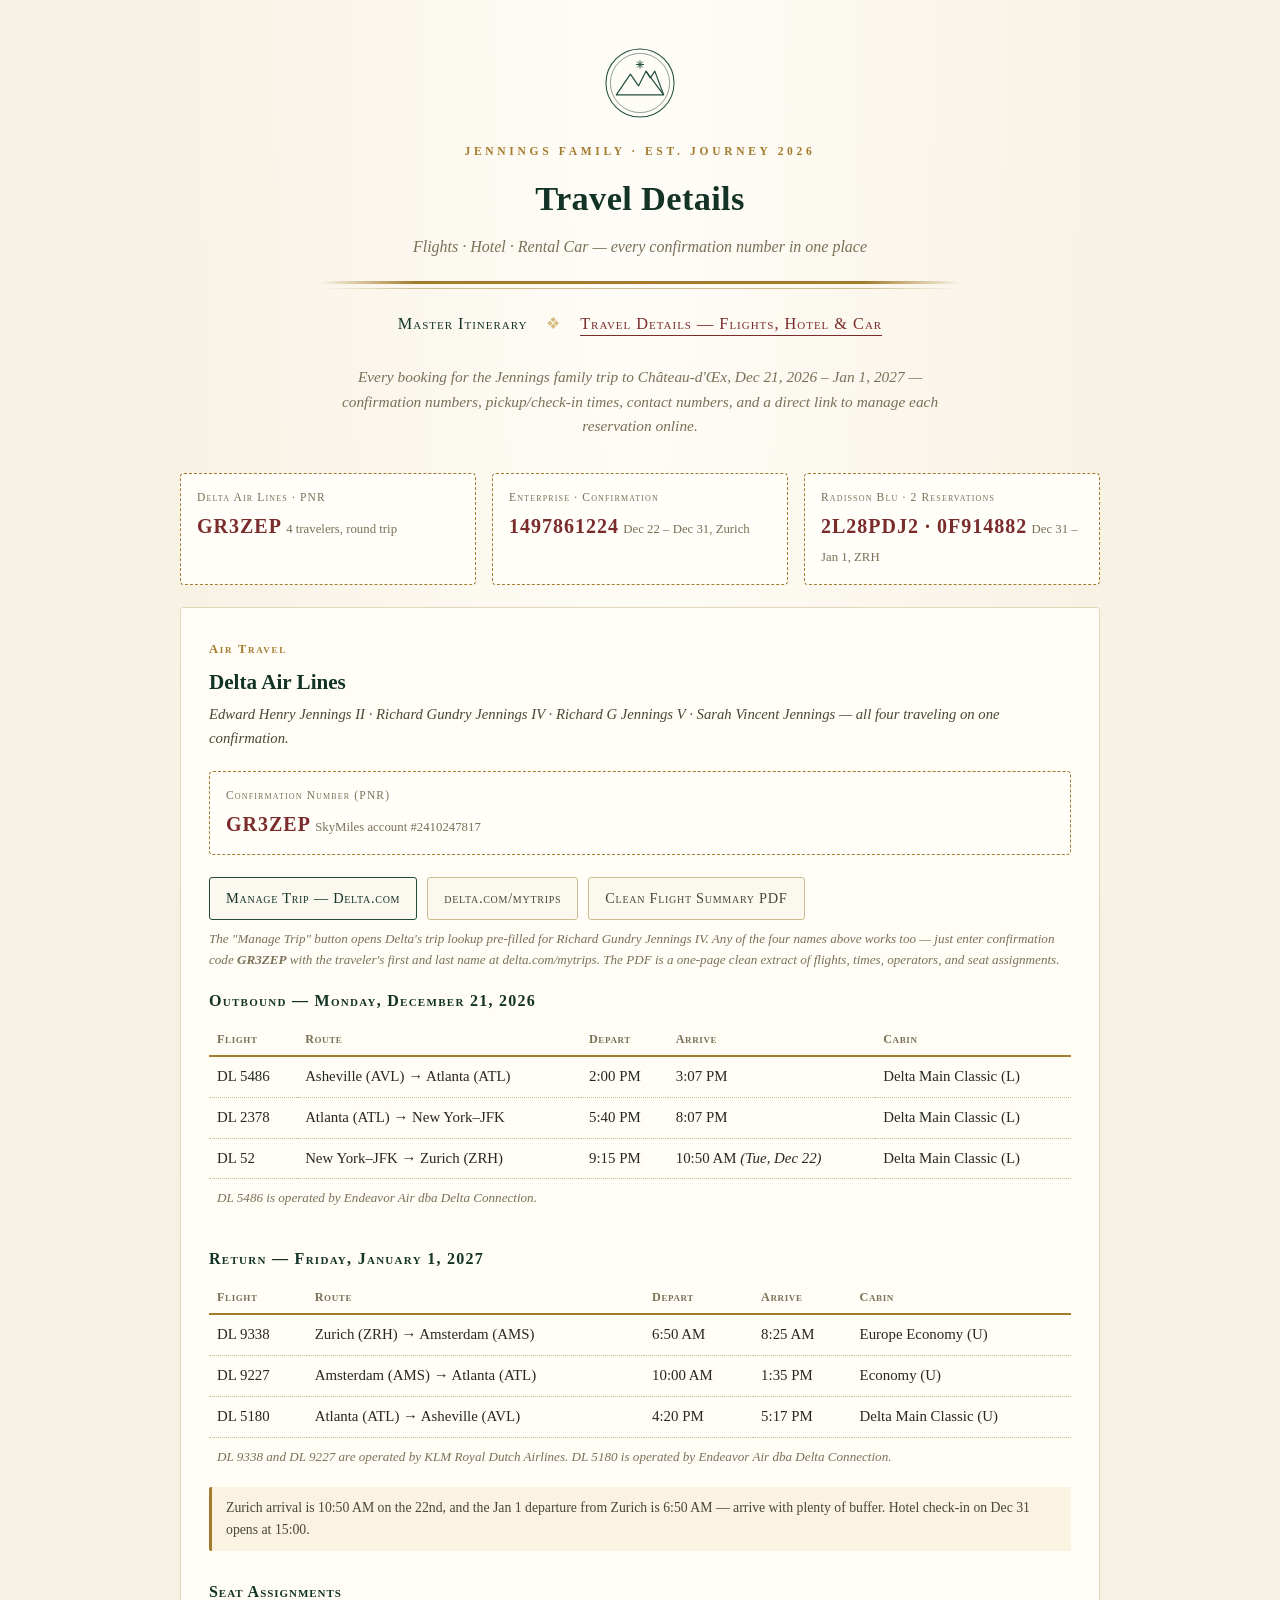
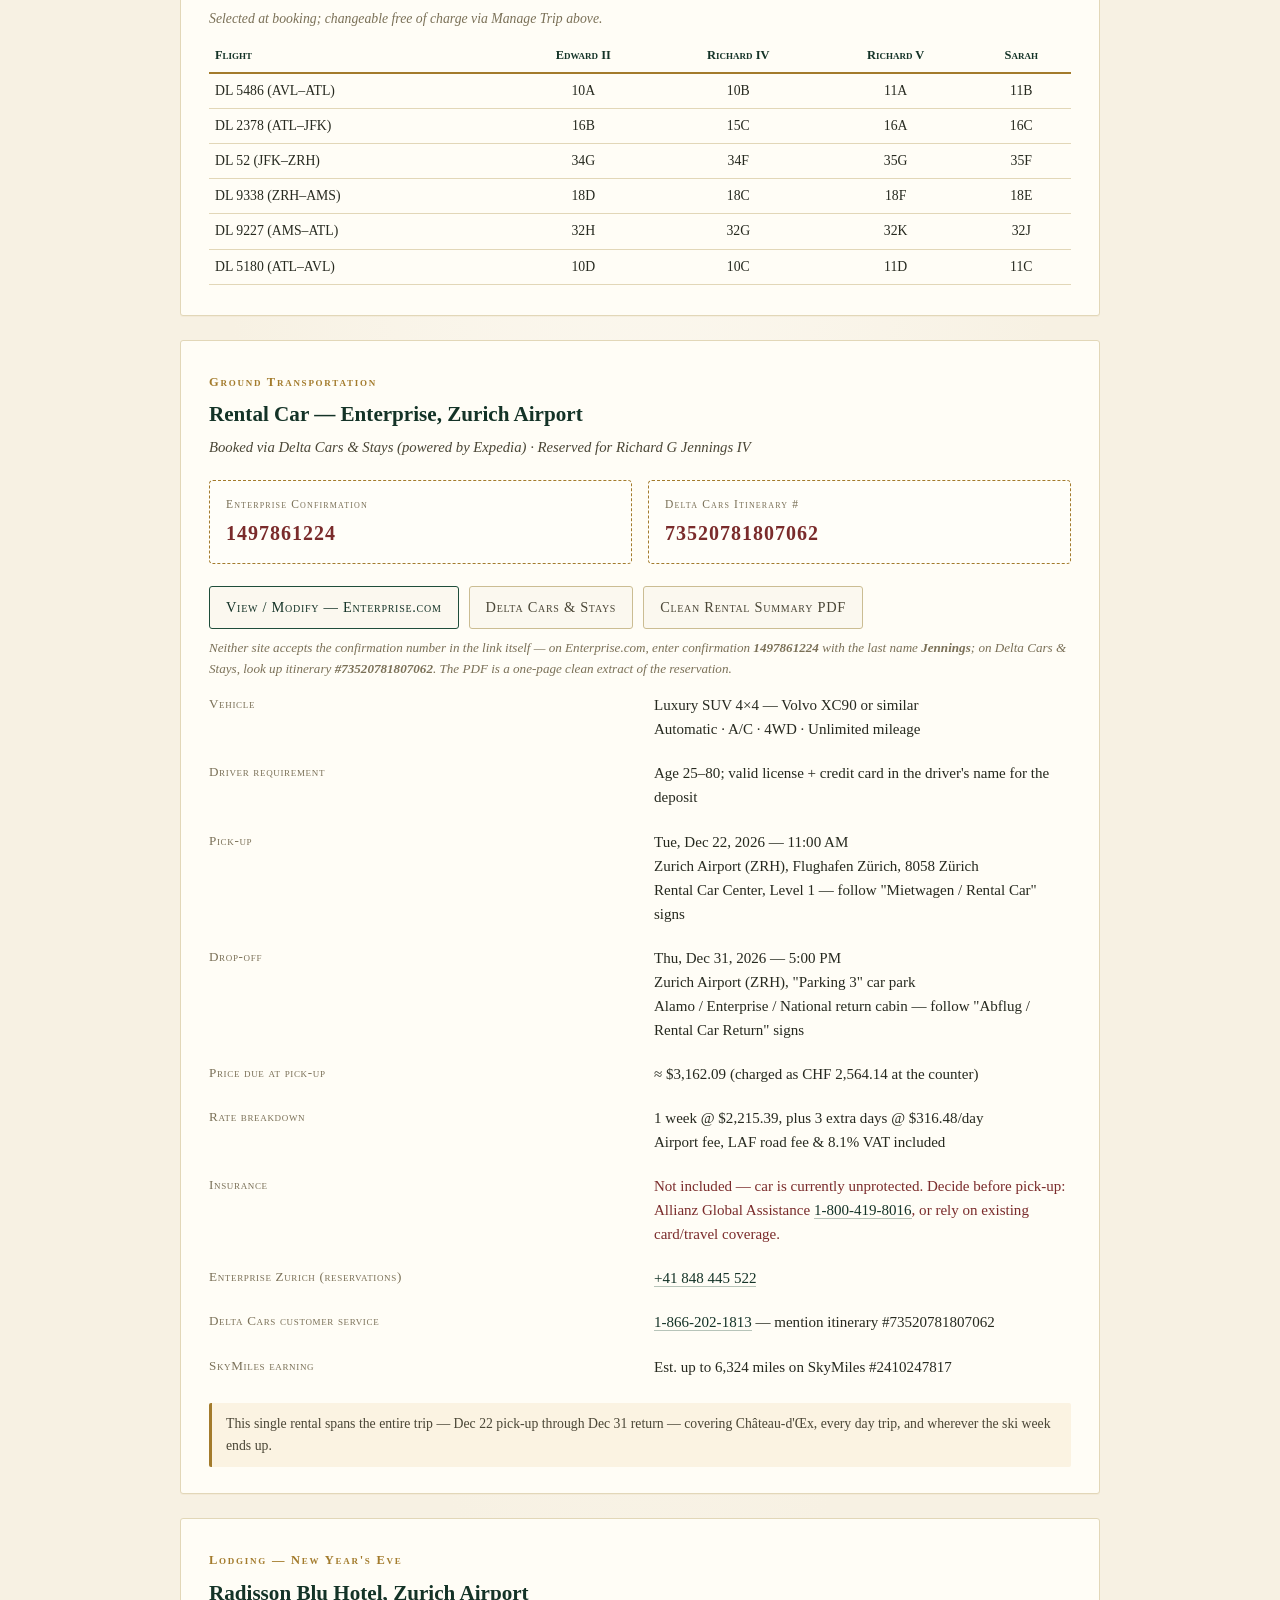
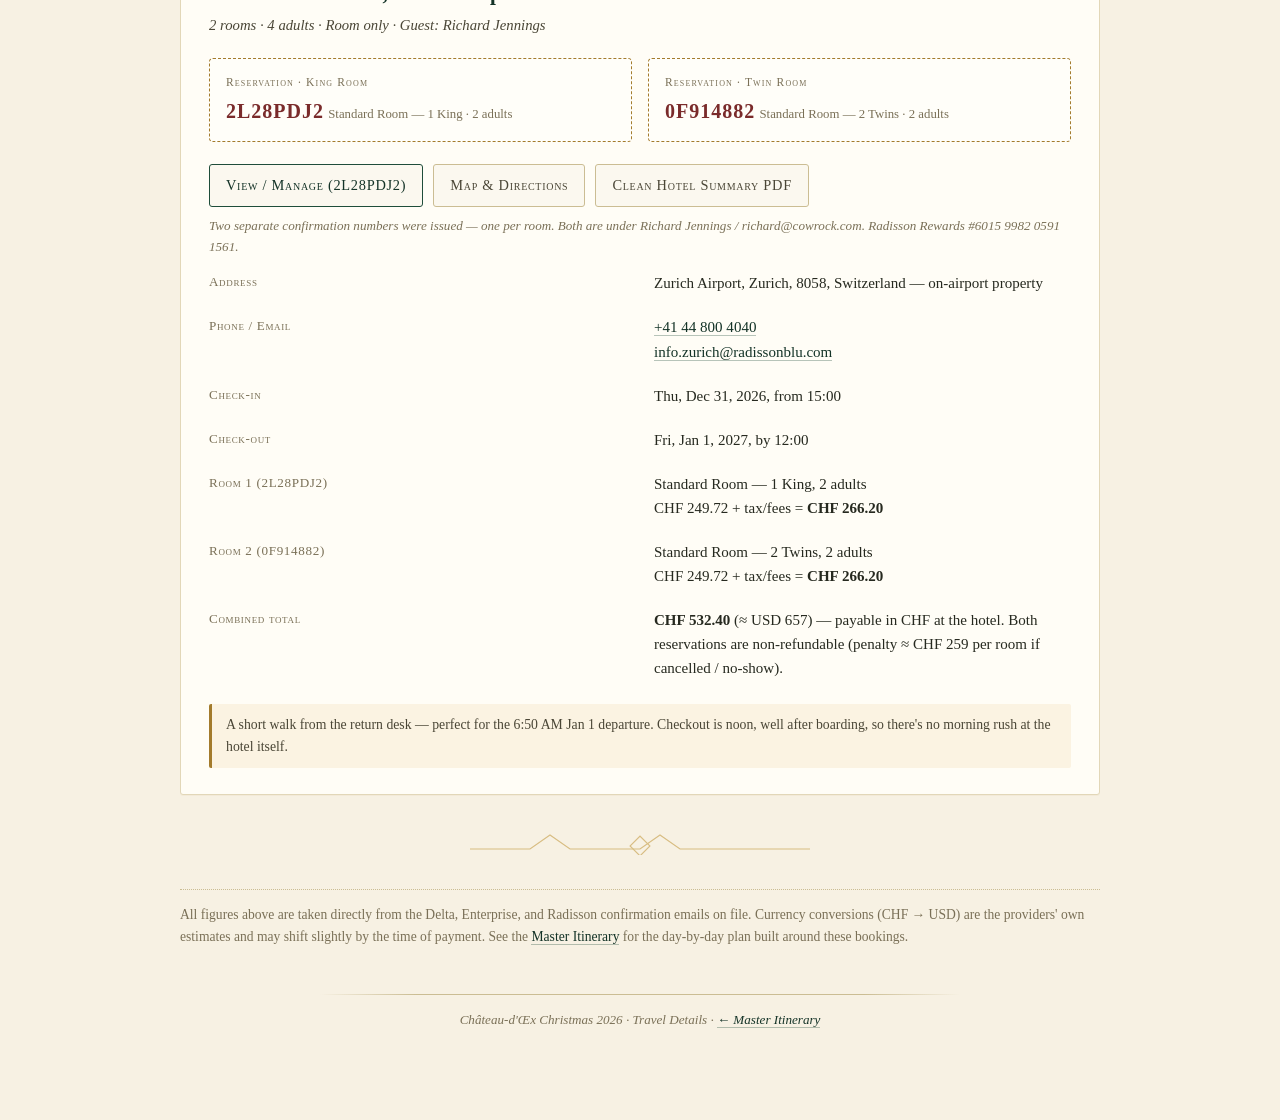
==== commit 89e54272: "Fill Sarah's previously missing seat: DL 9227 AMS–ATL seat 32J" ====
--- a/details.html
+++ b/details.html
@@ -98,7 +98,7 @@
     <tr><td>DL 2378 (ATL–JFK)</td><td>16B</td><td>15C</td><td>16A</td><td>16C</td></tr>
     <tr><td>DL 52 (JFK–ZRH)</td><td>34G</td><td>34F</td><td>35G</td><td>35F</td></tr>
     <tr><td>DL 9338 (ZRH–AMS)</td><td>18D</td><td>18C</td><td>18F</td><td>18E</td></tr>
-    <tr><td>DL 9227 (AMS–ATL)</td><td>32H</td><td>32G</td><td>32K</td><td><em>not yet selected</em></td></tr>
+    <tr><td>DL 9227 (AMS–ATL)</td><td>32H</td><td>32G</td><td>32K</td><td>32J</td></tr>
     <tr><td>DL 5180 (ATL–AVL)</td><td>10D</td><td>10C</td><td>11D</td><td>11C</td></tr>
   </table>
 </section>
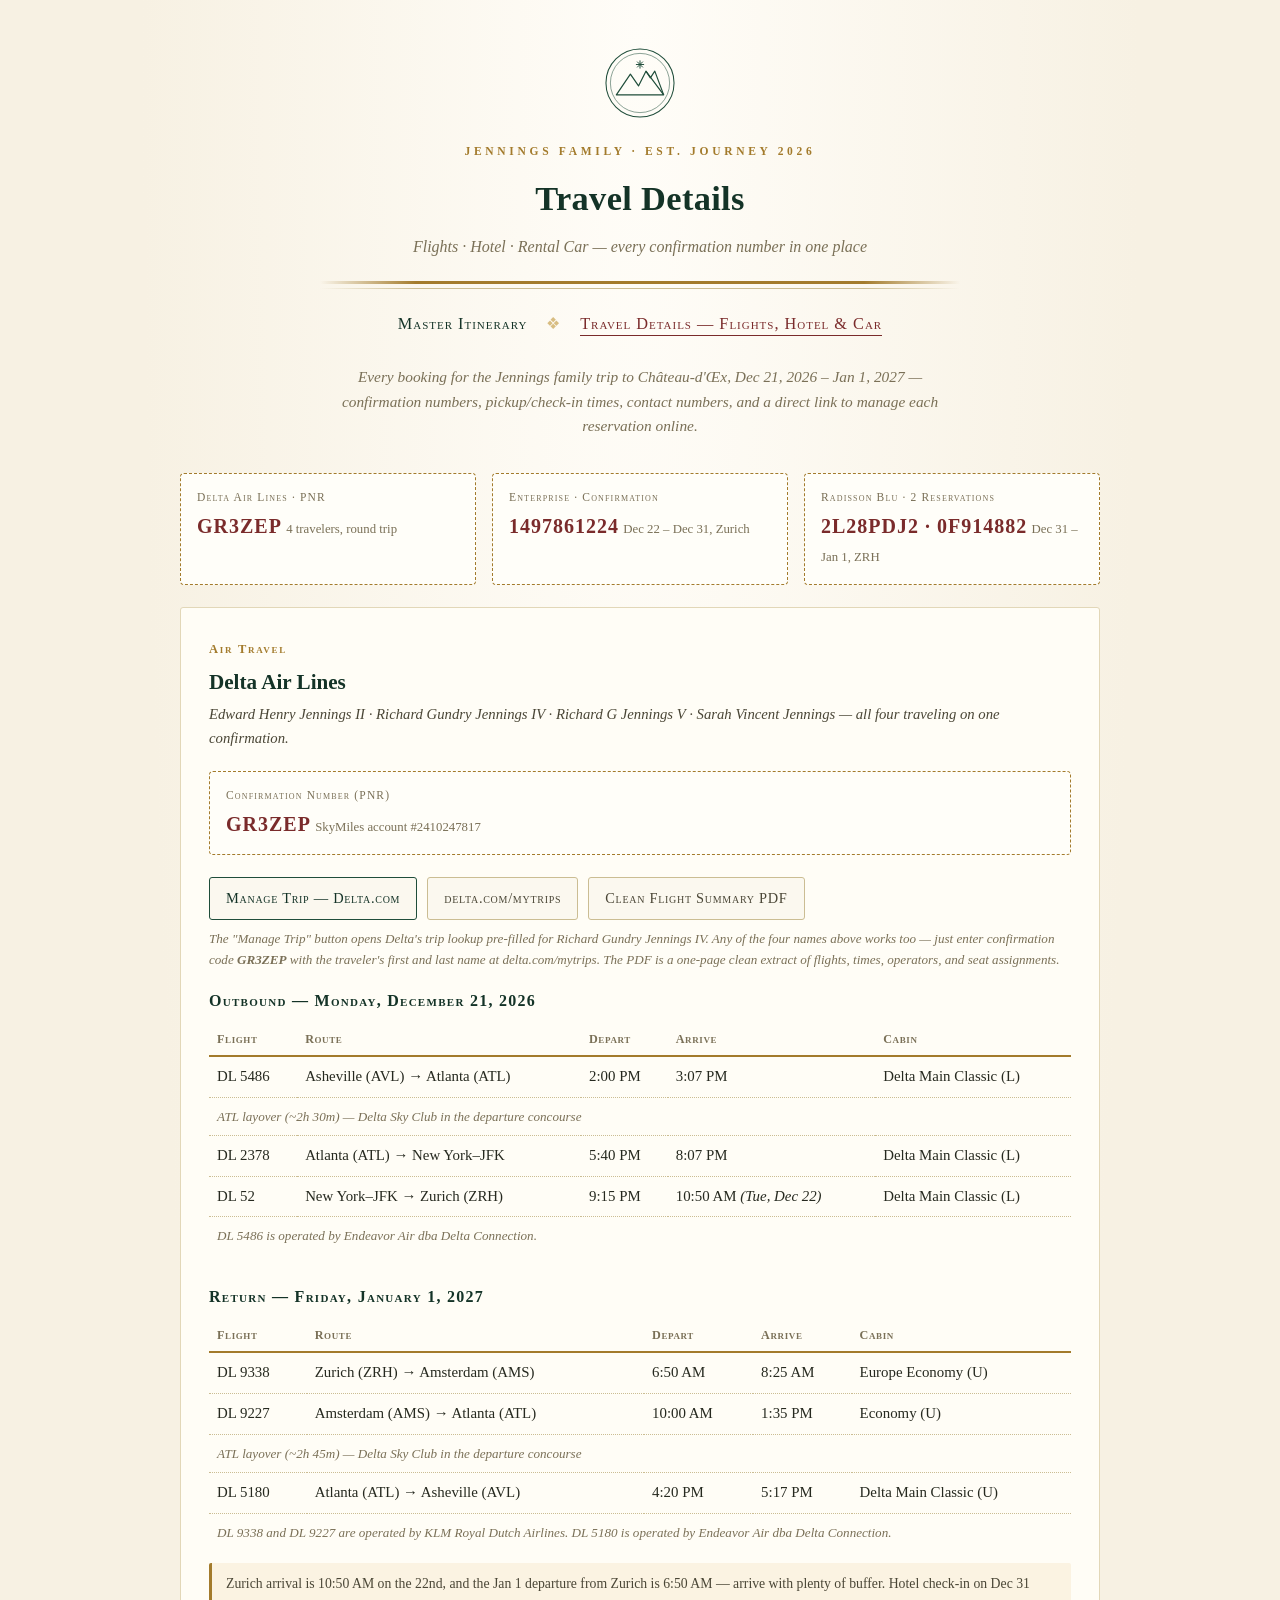
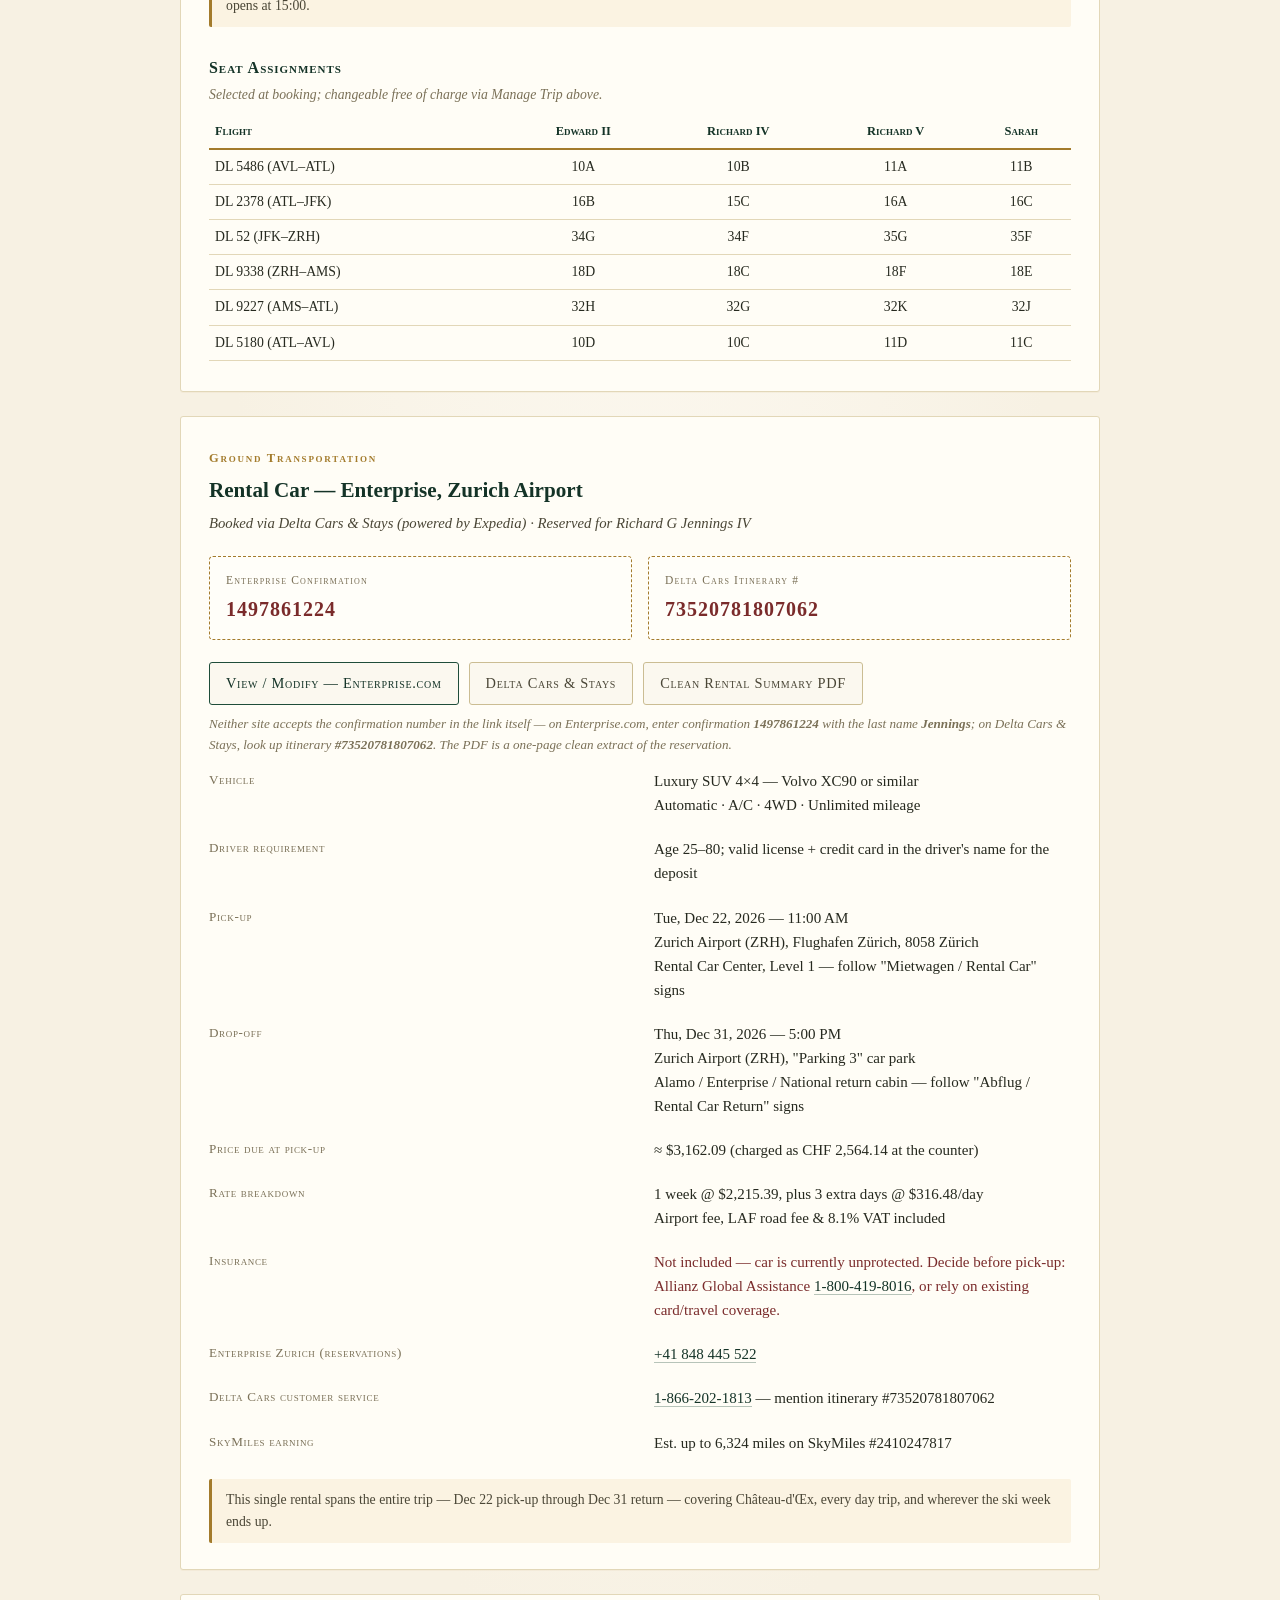
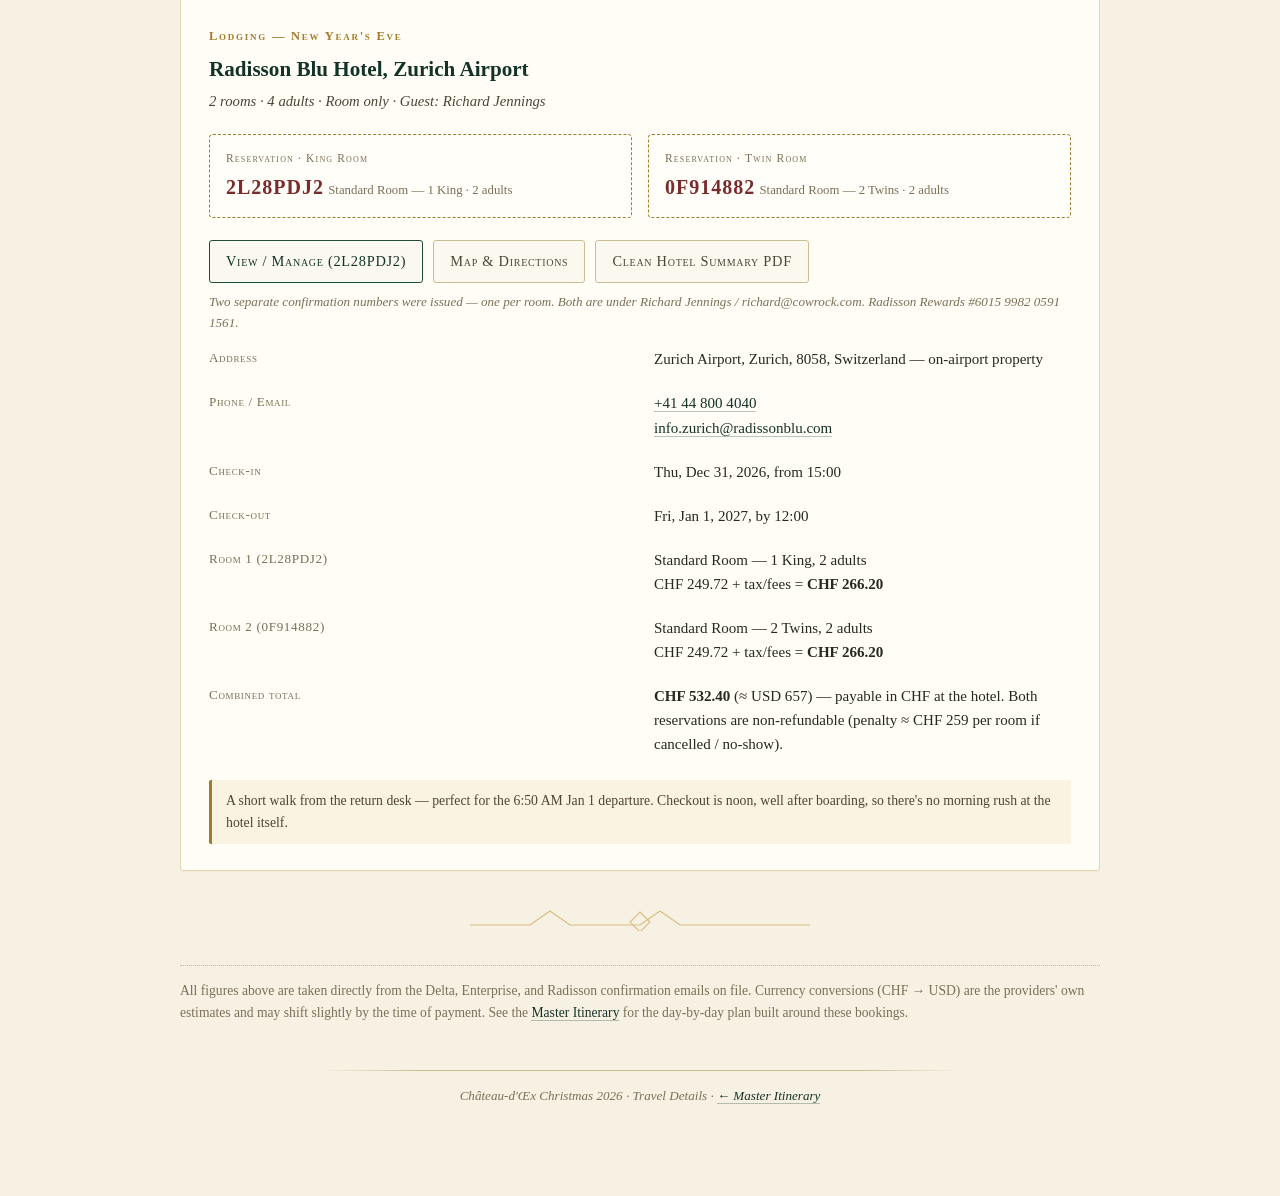
==== commit d21fc1e3: "Add ATL layover notes with Delta Sky Club (outbound + return)" ====
--- a/details.html
+++ b/details.html
@@ -74,6 +74,7 @@
     <caption>Outbound — Monday, December 21, 2026</caption>
     <tr><th>Flight</th><th>Route</th><th>Depart</th><th>Arrive</th><th>Cabin</th></tr>
     <tr><td>DL 5486</td><td>Asheville (AVL) → Atlanta (ATL)</td><td>2:00 PM</td><td>3:07 PM</td><td>Delta Main Classic (L)</td></tr>
+    <tr><td colspan="5" class="op-note">ATL layover (~2h 30m) — Delta Sky Club in the departure concourse</td></tr>
     <tr><td>DL 2378</td><td>Atlanta (ATL) → New York–JFK</td><td>5:40 PM</td><td>8:07 PM</td><td>Delta Main Classic (L)</td></tr>
     <tr><td>DL 52</td><td>New York–JFK → Zurich (ZRH)</td><td>9:15 PM</td><td>10:50 AM <em>(Tue, Dec 22)</em></td><td>Delta Main Classic (L)</td></tr>
     <tr><td colspan="5" class="op-note">DL 5486 is operated by Endeavor Air dba Delta Connection.</td></tr>
@@ -84,6 +85,7 @@
     <tr><th>Flight</th><th>Route</th><th>Depart</th><th>Arrive</th><th>Cabin</th></tr>
     <tr><td>DL 9338</td><td>Zurich (ZRH) → Amsterdam (AMS)</td><td>6:50 AM</td><td>8:25 AM</td><td>Europe Economy (U)</td></tr>
     <tr><td>DL 9227</td><td>Amsterdam (AMS) → Atlanta (ATL)</td><td>10:00 AM</td><td>1:35 PM</td><td>Economy (U)</td></tr>
+    <tr><td colspan="5" class="op-note">ATL layover (~2h 45m) — Delta Sky Club in the departure concourse</td></tr>
     <tr><td>DL 5180</td><td>Atlanta (ATL) → Asheville (AVL)</td><td>4:20 PM</td><td>5:17 PM</td><td>Delta Main Classic (U)</td></tr>
     <tr><td colspan="5" class="op-note">DL 9338 and DL 9227 are operated by KLM Royal Dutch Airlines. DL 5180 is operated by Endeavor Air dba Delta Connection.</td></tr>
   </table>
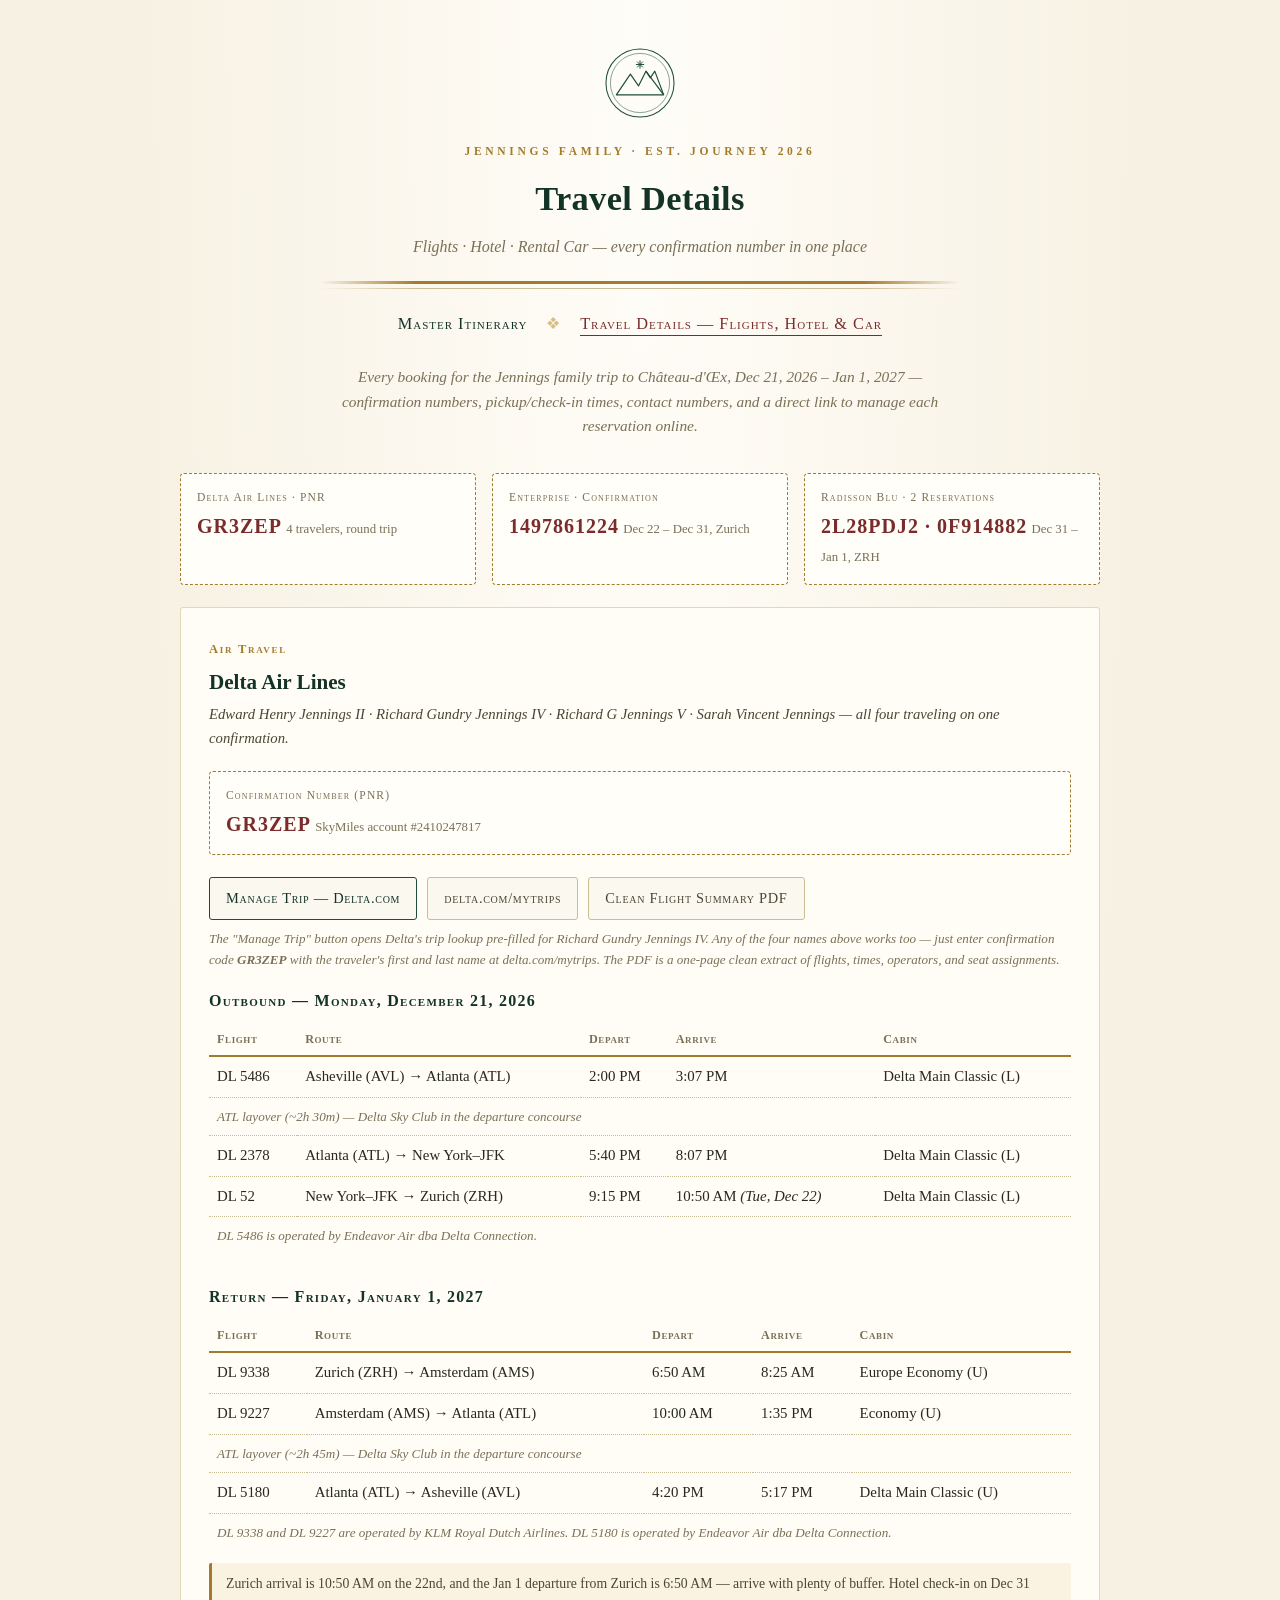
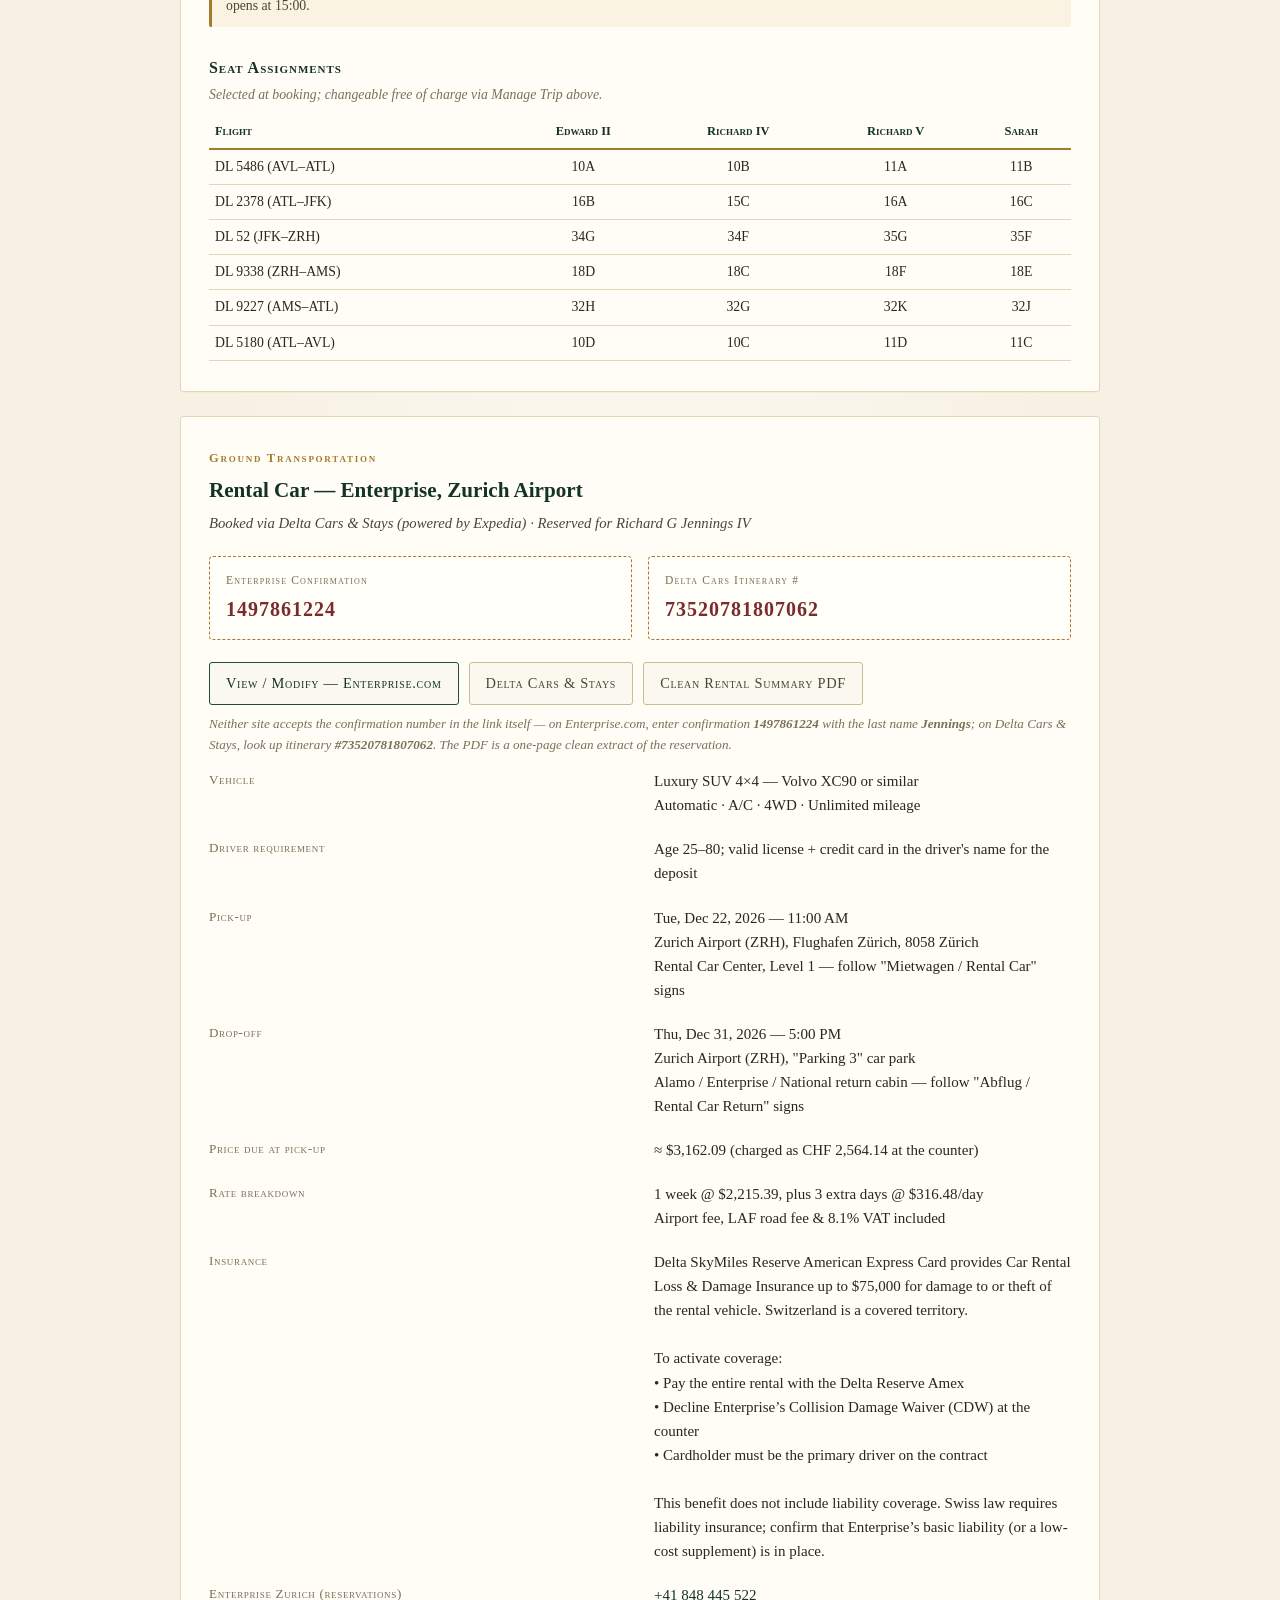
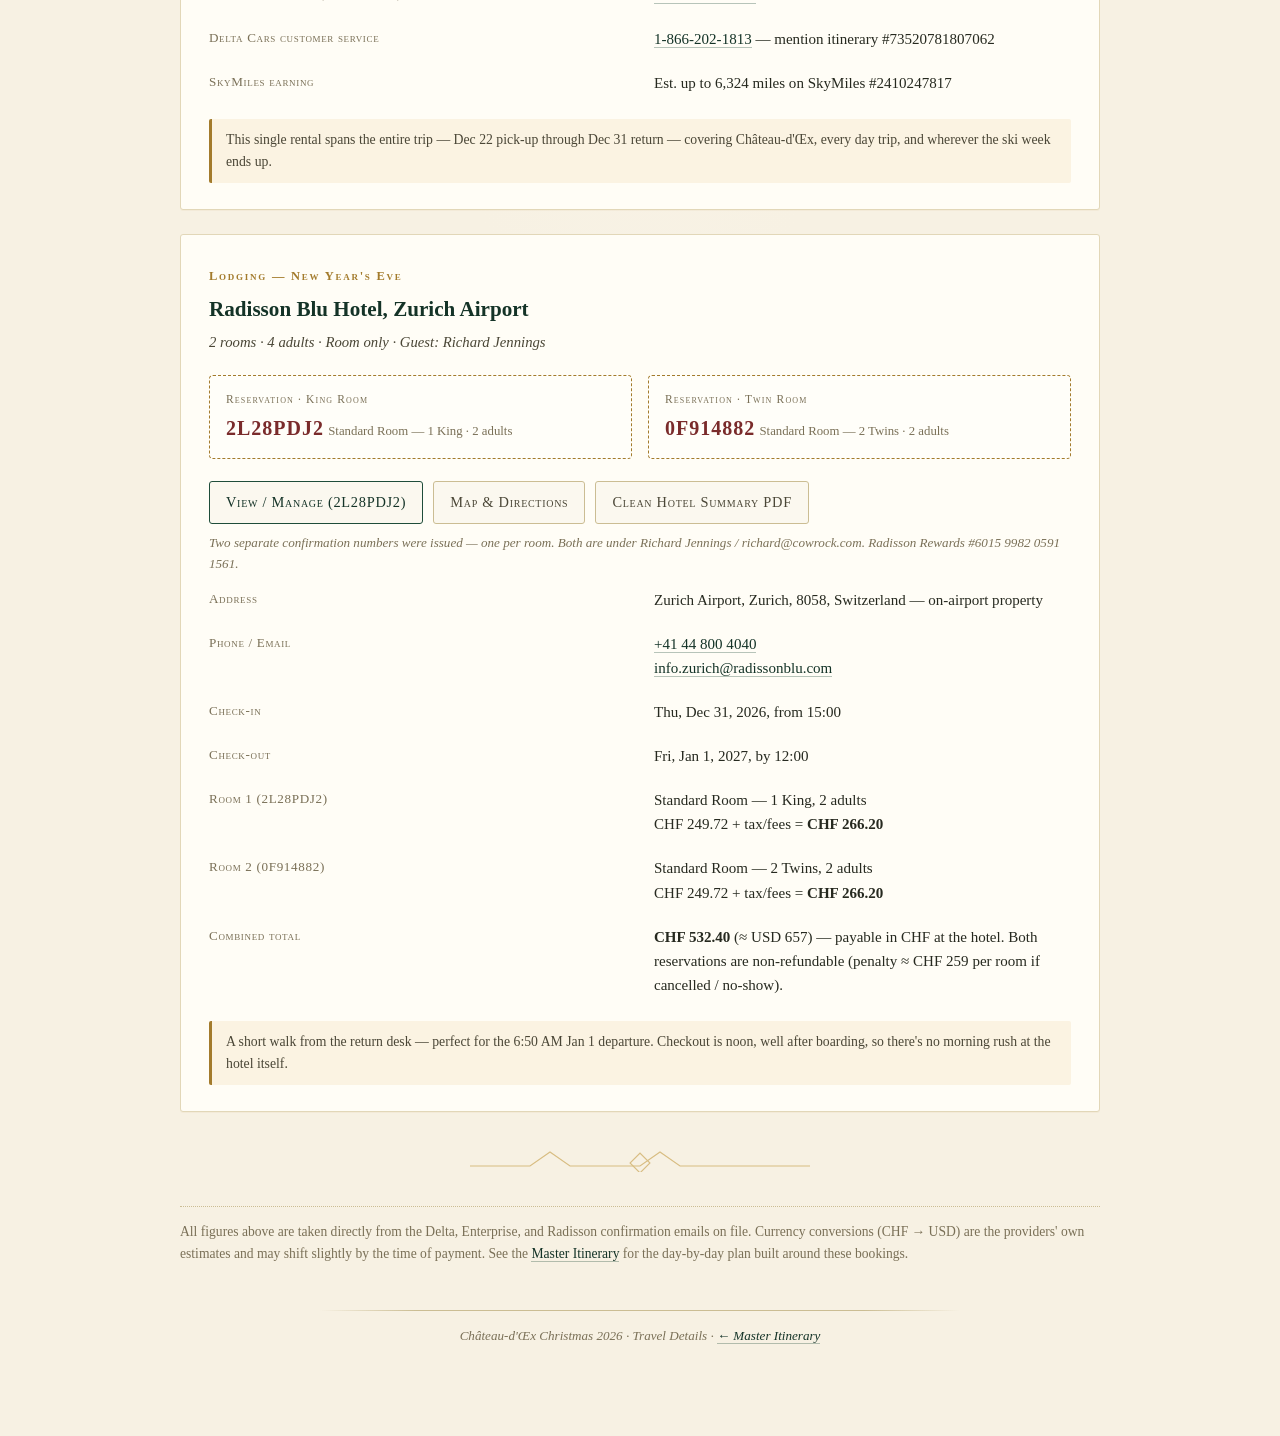
==== commit 93b03004: "Replace unprotected warning with Delta Reserve Amex rental insurance details" ====
--- a/details.html
+++ b/details.html
@@ -139,7 +139,12 @@
     <dt>Price due at pick-up</dt><dd>≈ $3,162.09 (charged as CHF 2,564.14 at the counter)</dd>
     <dt>Rate breakdown</dt><dd>1 week @ $2,215.39, plus 3 extra days @ $316.48/day<br>Airport fee, LAF road fee & 8.1% VAT included</dd>
 
-    <dt>Insurance</dt><dd style="color:var(--wine);">Not included — car is currently unprotected. Decide before pick-up: Allianz Global Assistance <a href="tel:+18004198016">1-800-419-8016</a>, or rely on existing card/travel coverage.</dd>
+    <dt>Insurance</dt><dd>Delta SkyMiles Reserve American Express Card provides Car Rental Loss & Damage Insurance up to $75,000 for damage to or theft of the rental vehicle. Switzerland is a covered territory.<br><br>
+To activate coverage:<br>
+• Pay the entire rental with the Delta Reserve Amex<br>
+• Decline Enterprise’s Collision Damage Waiver (CDW) at the counter<br>
+• Cardholder must be the primary driver on the contract<br><br>
+This benefit does not include liability coverage. Swiss law requires liability insurance; confirm that Enterprise’s basic liability (or a low-cost supplement) is in place.</dd>
     <dt>Enterprise Zurich (reservations)</dt><dd><a href="tel:+41848445522">+41 848 445 522</a></dd>
 
     <dt>Delta Cars customer service</dt><dd><a href="tel:+18662021813">1-866-202-1813</a> — mention itinerary #73520781807062</dd>
